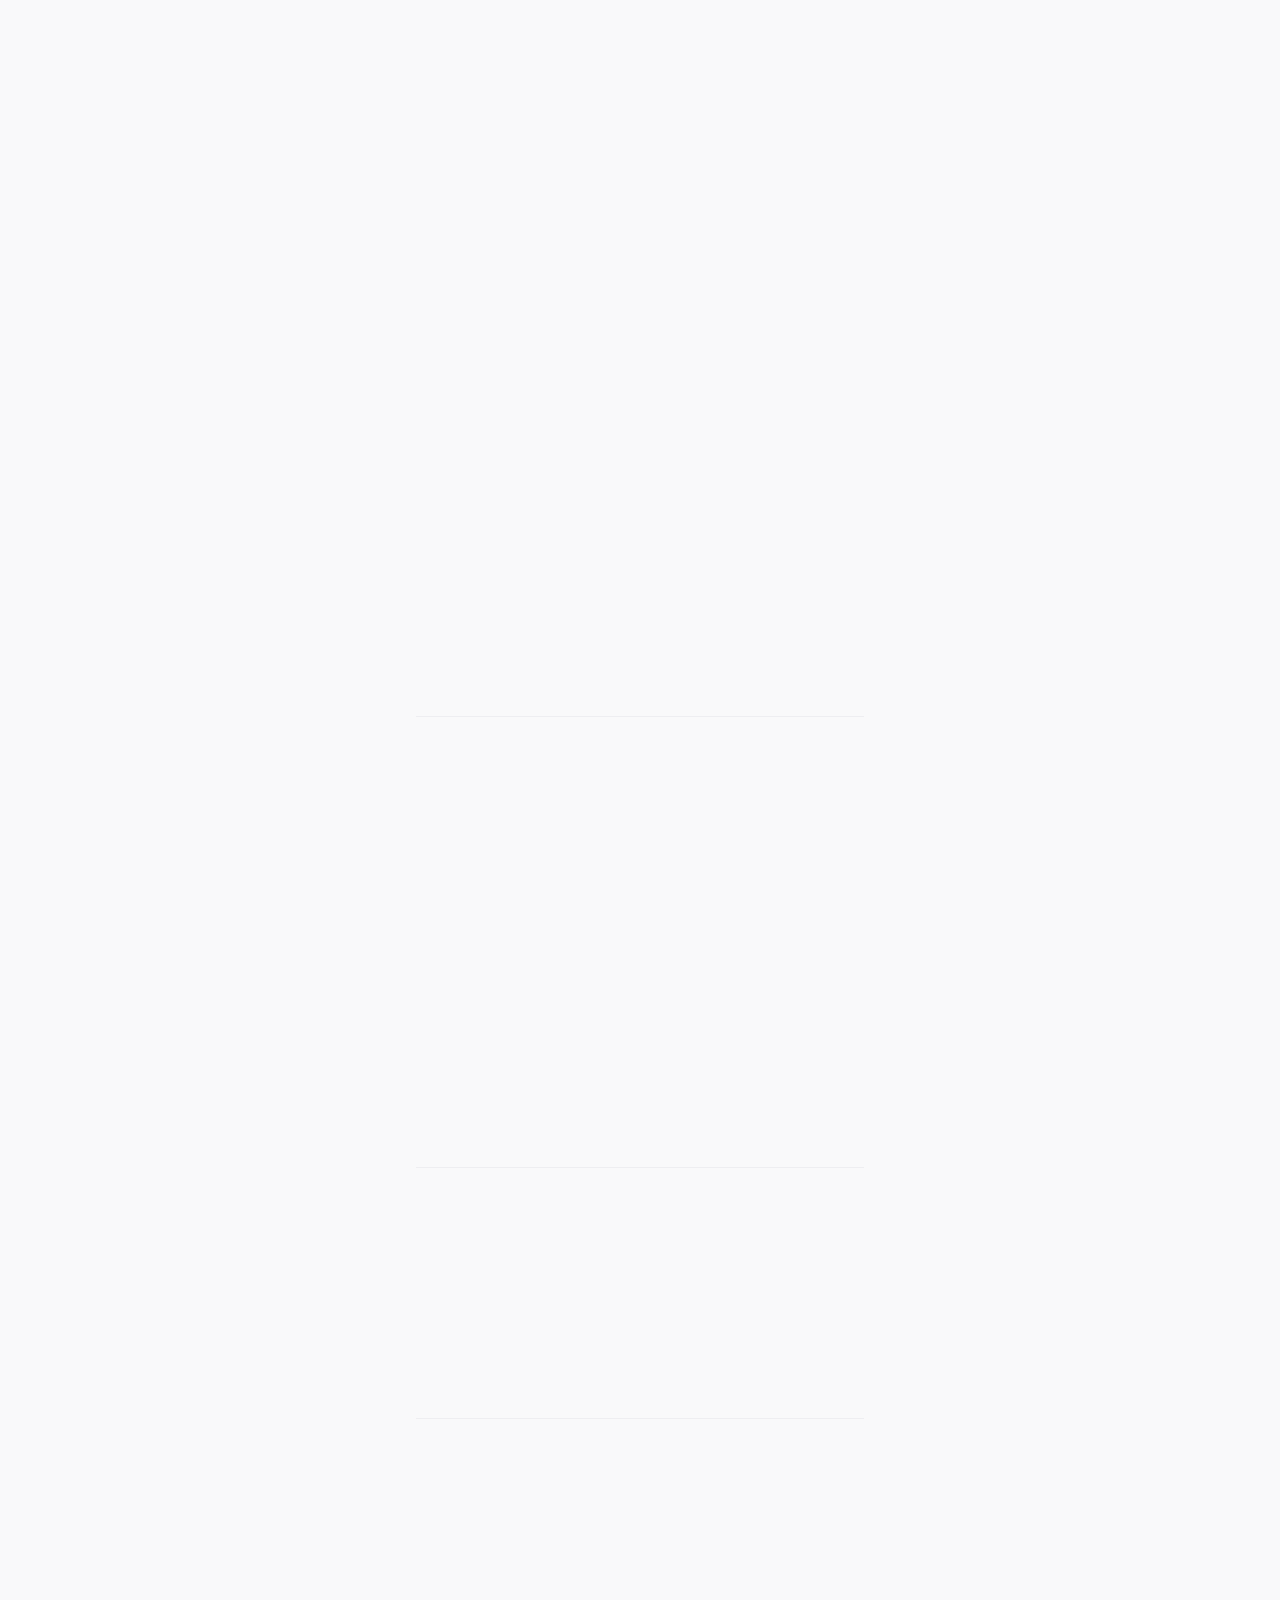
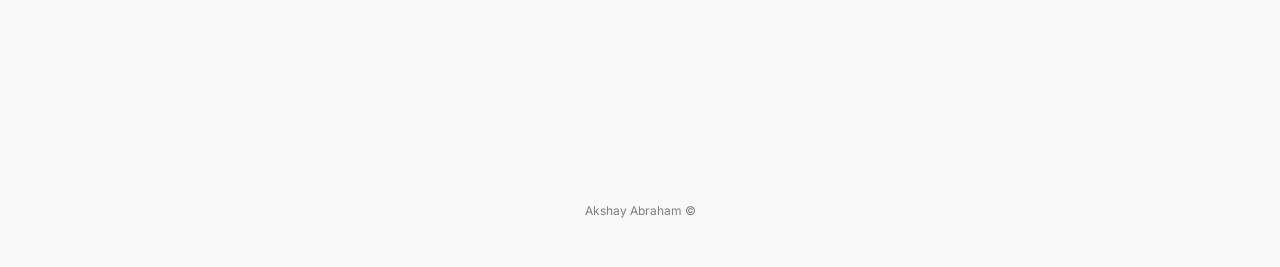
==== index.html @ 6cb1ec5b "Updates" ====
<!DOCTYPE html><html lang="en"><head><meta charSet="utf-8"/><meta name="viewport" content="width=device-width, initial-scale=1"/><link rel="stylesheet" href="/_next/static/css/472491d8d694e1b7.css" data-precedence="next"/><link rel="preload" as="script" fetchPriority="low" href="/_next/static/chunks/webpack-60d835819e29e072.js"/><script src="/_next/static/chunks/4bd1b696-4ad49f259c53d116.js" async=""></script><script src="/_next/static/chunks/684-f148f8be4335107b.js" async=""></script><script src="/_next/static/chunks/main-app-f9116e886823f409.js" async=""></script><script src="/_next/static/chunks/206-c2ec7cb87d3a3d98.js" async=""></script><script src="/_next/static/chunks/app/layout-119a77e34044a2d0.js" async=""></script><script src="/_next/static/chunks/230-cce74bcfa794a0f2.js" async=""></script><script src="/_next/static/chunks/app/page-0602169baca768bf.js" async=""></script><link rel="preconnect" href="https://fonts.googleapis.com"/><link rel="preconnect" href="https://fonts.gstatic.com" crossorigin="anonymous"/><link href="https://fonts.googleapis.com/css2?family=Inter:wght@400;500;700&amp;display=swap" rel="stylesheet"/><title>AstroLink | Akshay Abraham</title><meta name="description" content="Aspirant Theoretical Physicist · PCMB Student · Open-Source Contributor"/><link rel="icon" href="/favicon.ico" type="image/x-icon" sizes="16x16"/><script>document.querySelectorAll('body link[rel="icon"], body link[rel="apple-touch-icon"]').forEach(el => document.head.appendChild(el))</script><script src="/_next/static/chunks/polyfills-42372ed130431b0a.js" noModule=""></script></head><body class="font-body antialiased"><canvas class="fixed top-0 left-0 w-full h-full -z-10"></canvas><div class="relative z-10 flex min-h-screen w-full flex-col items-center justify-between p-4 sm:p-6 lg:p-8"><div class="w-full max-w-md flex-grow flex flex-col justify-center"><div class="w-full space-y-6 md:space-y-8"><section class="flex flex-col items-center space-y-4 text-center"><div class="relative group transition-all duration-1000 ease-out opacity-0 scale-90"><span class="relative flex shrink-0 overflow-hidden rounded-full h-28 w-28 md:h-32 md:w-32 border-4 border-card/80 shadow-lg group-hover:border-primary/50 transition-all duration-500 ease-out transform group-hover:scale-110"><span class="flex h-full w-full items-center justify-center rounded-full bg-muted">AA</span></span></div><div class="transition-all duration-1000 ease-out opacity-0 translate-y-8" style="transition-delay:200ms"><button data-state="closed"><h1 class="font-headline text-3xl md:text-4xl font-bold tracking-tight text-shadow cursor-default">Akshay Abraham</h1></button><p class="text-sm md:text-base text-foreground/70 mt-1 text-shadow">Aspirant Theoretical Physicist · PCMB Student · Open-Source Contributor</p></div></section><div class="space-y-4"><a href="https://www.linkedin.com/in/akshayabraham37/" target="_blank" rel="noopener noreferrer" class="group relative flex items-center justify-center w-full p-4 h-16 rounded-xl bg-card/60 border border-border/50 backdrop-blur-xl shadow-lg transition-all duration-700 ease-out hover:border-primary/70 hover:shadow-[0_0_50px_-10px_hsl(var(--primary)/0.4)] focus:outline-none focus:ring-2 focus:ring-ring focus:ring-offset-2 focus:ring-offset-background overflow-hidden before:absolute before:w-48 before:h-48 before:left-[var(--glow-x)] before:top-[var(--glow-y)] before:-translate-x-1/2 before:-translate-y-1/2 before:bg-primary/15 before:blur-3xl before:opacity-0 before:transition-opacity before:duration-500 is-hovering:before:opacity-100 opacity-0" style="animation-delay:300ms;transition-property:transform, box-shadow, border-color"><svg xmlns="http://www.w3.org/2000/svg" width="24" height="24" viewBox="0 0 24 24" fill="none" stroke="currentColor" stroke-width="2" stroke-linecap="round" stroke-linejoin="round" class="lucide lucide-linkedin absolute left-4 h-6 w-6 text-foreground/60 transition-colors group-hover:text-primary"><path d="M16 8a6 6 0 0 1 6 6v7h-4v-7a2 2 0 0 0-2-2 2 2 0 0 0-2 2v7h-4v-7a6 6 0 0 1 6-6z"></path><rect width="4" height="12" x="2" y="9"></rect><circle cx="4" cy="4" r="2"></circle></svg><span class="font-medium text-foreground transition-colors group-hover:text-primary">LinkedIn</span></a><a href="https://www.instagram.com/akshay.abraham/" target="_blank" rel="noopener noreferrer" class="group relative flex items-center justify-center w-full p-4 h-16 rounded-xl bg-card/60 border border-border/50 backdrop-blur-xl shadow-lg transition-all duration-700 ease-out hover:border-primary/70 hover:shadow-[0_0_50px_-10px_hsl(var(--primary)/0.4)] focus:outline-none focus:ring-2 focus:ring-ring focus:ring-offset-2 focus:ring-offset-background overflow-hidden before:absolute before:w-48 before:h-48 before:left-[var(--glow-x)] before:top-[var(--glow-y)] before:-translate-x-1/2 before:-translate-y-1/2 before:bg-primary/15 before:blur-3xl before:opacity-0 before:transition-opacity before:duration-500 is-hovering:before:opacity-100 opacity-0" style="animation-delay:400ms;transition-property:transform, box-shadow, border-color"><svg xmlns="http://www.w3.org/2000/svg" width="24" height="24" viewBox="0 0 24 24" fill="none" stroke="currentColor" stroke-width="2" stroke-linecap="round" stroke-linejoin="round" class="lucide lucide-instagram absolute left-4 h-6 w-6 text-foreground/60 transition-colors group-hover:text-primary"><rect width="20" height="20" x="2" y="2" rx="5" ry="5"></rect><path d="M16 11.37A4 4 0 1 1 12.63 8 4 4 0 0 1 16 11.37z"></path><line x1="17.5" x2="17.51" y1="6.5" y2="6.5"></line></svg><span class="font-medium text-foreground transition-colors group-hover:text-primary">Instagram</span></a><a href="https://github.com/akshay-abraham/" target="_blank" rel="noopener noreferrer" class="group relative flex items-center justify-center w-full p-4 h-16 rounded-xl bg-card/60 border border-border/50 backdrop-blur-xl shadow-lg transition-all duration-700 ease-out hover:border-primary/70 hover:shadow-[0_0_50px_-10px_hsl(var(--primary)/0.4)] focus:outline-none focus:ring-2 focus:ring-ring focus:ring-offset-2 focus:ring-offset-background overflow-hidden before:absolute before:w-48 before:h-48 before:left-[var(--glow-x)] before:top-[var(--glow-y)] before:-translate-x-1/2 before:-translate-y-1/2 before:bg-primary/15 before:blur-3xl before:opacity-0 before:transition-opacity before:duration-500 is-hovering:before:opacity-100 opacity-0" style="animation-delay:500ms;transition-property:transform, box-shadow, border-color"><svg xmlns="http://www.w3.org/2000/svg" width="24" height="24" viewBox="0 0 24 24" fill="none" stroke="currentColor" stroke-width="2" stroke-linecap="round" stroke-linejoin="round" class="lucide lucide-github absolute left-4 h-6 w-6 text-foreground/60 transition-colors group-hover:text-primary"><path d="M15 22v-4a4.8 4.8 0 0 0-1-3.5c3 0 6-2 6-5.5.08-1.25-.27-2.48-1-3.5.28-1.15.28-2.35 0-3.5 0 0-1 0-3 1.5-2.64-.5-5.36-.5-8 0C6 2 5 2 5 2c-.3 1.15-.3 2.35 0 3.5A5.403 5.403 0 0 0 4 9c0 3.5 3 5.5 6 5.5-.39.49-.68 1.05-.85 1.65-.17.6-.22 1.23-.15 1.85v4"></path><path d="M9 18c-4.51 2-5-2-7-2"></path></svg><span class="font-medium text-foreground transition-colors group-hover:text-primary">GitHub</span></a><a href="https://wa.me/919946141445" target="_blank" rel="noopener noreferrer" class="group relative flex items-center justify-center w-full p-4 h-16 rounded-xl bg-card/60 border border-border/50 backdrop-blur-xl shadow-lg transition-all duration-700 ease-out hover:border-primary/70 hover:shadow-[0_0_50px_-10px_hsl(var(--primary)/0.4)] focus:outline-none focus:ring-2 focus:ring-ring focus:ring-offset-2 focus:ring-offset-background overflow-hidden before:absolute before:w-48 before:h-48 before:left-[var(--glow-x)] before:top-[var(--glow-y)] before:-translate-x-1/2 before:-translate-y-1/2 before:bg-primary/15 before:blur-3xl before:opacity-0 before:transition-opacity before:duration-500 is-hovering:before:opacity-100 opacity-0" style="animation-delay:600ms;transition-property:transform, box-shadow, border-color"><svg xmlns="http://www.w3.org/2000/svg" width="24" height="24" viewBox="0 0 24 24" fill="none" stroke="currentColor" stroke-width="2" stroke-linecap="round" stroke-linejoin="round" class="absolute left-4 h-6 w-6 text-foreground/60 transition-colors group-hover:text-primary"><path d="M22 16.92v3a2 2 0 0 1-2.18 2 19.79 19.79 0 0 1-8.63-3.07 19.5 19.5 0 0 1-6-6 19.79 19.79 0 0 1-3.07-8.67A2 2 0 0 1 4.11 2h3a2 2 0 0 1 2 1.72 12.84 12.84 0 0 0 .7 2.81 2 2 0 0 1-.45 2.11L8.09 9.91a16 16 0 0 0 6 6l1.27-1.27a2 2 0 0 1 2.11-.45 12.84 12.84 0 0 0 2.81.7A2 2 0 0 1 22 16.92z"></path></svg><span class="font-medium text-foreground transition-colors group-hover:text-primary">WhatsApp</span></a><a href="mailto:akshaykroobenabraham@gmail.com" target="_blank" rel="noopener noreferrer" class="group relative flex items-center justify-center w-full p-4 h-16 rounded-xl bg-card/60 border border-border/50 backdrop-blur-xl shadow-lg transition-all duration-700 ease-out hover:border-primary/70 hover:shadow-[0_0_50px_-10px_hsl(var(--primary)/0.4)] focus:outline-none focus:ring-2 focus:ring-ring focus:ring-offset-2 focus:ring-offset-background overflow-hidden before:absolute before:w-48 before:h-48 before:left-[var(--glow-x)] before:top-[var(--glow-y)] before:-translate-x-1/2 before:-translate-y-1/2 before:bg-primary/15 before:blur-3xl before:opacity-0 before:transition-opacity before:duration-500 is-hovering:before:opacity-100 opacity-0" style="animation-delay:700ms;transition-property:transform, box-shadow, border-color"><svg xmlns="http://www.w3.org/2000/svg" width="24" height="24" viewBox="0 0 24 24" fill="none" stroke="currentColor" stroke-width="2" stroke-linecap="round" stroke-linejoin="round" class="lucide lucide-mail absolute left-4 h-6 w-6 text-foreground/60 transition-colors group-hover:text-primary"><rect width="20" height="16" x="2" y="4" rx="2"></rect><path d="m22 7-8.97 5.7a1.94 1.94 0 0 1-2.06 0L2 7"></path></svg><span class="font-medium text-foreground transition-colors group-hover:text-primary">Mail</span></a></div><div data-orientation="horizontal" role="none" class="shrink-0 h-[1px] w-full bg-border/50"></div><section class="space-y-4 text-center transition-opacity duration-1000 ease-out opacity-0" style="transition-delay:0ms"><h2 class="text-2xl font-bold text-primary tracking-tight transition-all duration-700 opacity-0 translate-y-4">About Me</h2><p class="text-foreground/80 text-left sm:text-center leading-relaxed transition-all duration-700 opacity-0 translate-y-4" style="transition-delay:0ms">I am currently a Class 11 PCMB student at Girideepam Bethany Central School, pursuing a path toward theoretical physics. Alongside academics, I have been actively working with electronics and technology for over three years—ranging from practical electrical work in my neighborhood to building with Arduino, ESP boards, and sensors. I have experience with C, Python, and command-line tools like Git. At school, I have consistently taken up leadership roles since Class 9, including serving on the student council and as a Prefect, which has honed my ability to take responsibility, collaborate, and stay disciplined in group efforts. My goal is to develop skills in a real working environment and learn from people building in technology.</p></section><div data-orientation="horizontal" role="none" class="shrink-0 h-[1px] w-full bg-border/50"></div><section class="space-y-4 text-center transition-opacity duration-1000 ease-out opacity-0" style="transition-delay:0ms"><h2 class="text-2xl font-bold text-primary tracking-tight transition-all duration-700 opacity-0 translate-y-4">Skills</h2><div class="flex flex-wrap justify-center gap-3"><div class="inline-flex items-center rounded-full border font-semibold focus:outline-none focus:ring-2 focus:ring-ring focus:ring-offset-2 text-foreground px-4 py-2 text-sm transition-all duration-700 ease-out transform hover:scale-110 hover:bg-primary/10 hover:border-primary/50 opacity-0 translate-y-5" style="transition-delay:0ms;background-color:hsl(var(--card) / 0.5);border-color:hsl(var(--border) / 0.5);backdrop-filter:blur(4px)"><svg xmlns="http://www.w3.org/2000/svg" width="24" height="24" viewBox="0 0 24 24" fill="none" stroke="currentColor" stroke-width="2" stroke-linecap="round" stroke-linejoin="round" class="lucide lucide-code mr-2 h-4 w-4"><polyline points="16 18 22 12 16 6"></polyline><polyline points="8 6 2 12 8 18"></polyline></svg>C/C++</div><div class="inline-flex items-center rounded-full border font-semibold focus:outline-none focus:ring-2 focus:ring-ring focus:ring-offset-2 text-foreground px-4 py-2 text-sm transition-all duration-700 ease-out transform hover:scale-110 hover:bg-primary/10 hover:border-primary/50 opacity-0 translate-y-5" style="transition-delay:0ms;background-color:hsl(var(--card) / 0.5);border-color:hsl(var(--border) / 0.5);backdrop-filter:blur(4px)"><svg xmlns="http://www.w3.org/2000/svg" width="24" height="24" viewBox="0 0 24 24" fill="none" stroke="currentColor" stroke-width="2" stroke-linecap="round" stroke-linejoin="round" class="lucide lucide-code mr-2 h-4 w-4"><polyline points="16 18 22 12 16 6"></polyline><polyline points="8 6 2 12 8 18"></polyline></svg>Python</div><div class="inline-flex items-center rounded-full border font-semibold focus:outline-none focus:ring-2 focus:ring-ring focus:ring-offset-2 text-foreground px-4 py-2 text-sm transition-all duration-700 ease-out transform hover:scale-110 hover:bg-primary/10 hover:border-primary/50 opacity-0 translate-y-5" style="transition-delay:0ms;background-color:hsl(var(--card) / 0.5);border-color:hsl(var(--border) / 0.5);backdrop-filter:blur(4px)"><svg xmlns="http://www.w3.org/2000/svg" width="24" height="24" viewBox="0 0 24 24" fill="none" stroke="currentColor" stroke-width="2" stroke-linecap="round" stroke-linejoin="round" class="lucide lucide-cpu mr-2 h-4 w-4"><rect width="16" height="16" x="4" y="4" rx="2"></rect><rect width="6" height="6" x="9" y="9" rx="1"></rect><path d="M15 2v2"></path><path d="M15 20v2"></path><path d="M2 15h2"></path><path d="M2 9h2"></path><path d="M20 15h2"></path><path d="M20 9h2"></path><path d="M9 2v2"></path><path d="M9 20v2"></path></svg>Electronics &amp; IoT</div><div class="inline-flex items-center rounded-full border font-semibold focus:outline-none focus:ring-2 focus:ring-ring focus:ring-offset-2 text-foreground px-4 py-2 text-sm transition-all duration-700 ease-out transform hover:scale-110 hover:bg-primary/10 hover:border-primary/50 opacity-0 translate-y-5" style="transition-delay:0ms;background-color:hsl(var(--card) / 0.5);border-color:hsl(var(--border) / 0.5);backdrop-filter:blur(4px)"><svg xmlns="http://www.w3.org/2000/svg" width="24" height="24" viewBox="0 0 24 24" fill="none" stroke="currentColor" stroke-width="2" stroke-linecap="round" stroke-linejoin="round" class="lucide lucide-git-branch mr-2 h-4 w-4"><line x1="6" x2="6" y1="3" y2="15"></line><circle cx="18" cy="6" r="3"></circle><circle cx="6" cy="18" r="3"></circle><path d="M18 9a9 9 0 0 1-9 9"></path></svg>Git &amp; Bash</div><div class="inline-flex items-center rounded-full border font-semibold focus:outline-none focus:ring-2 focus:ring-ring focus:ring-offset-2 text-foreground px-4 py-2 text-sm transition-all duration-700 ease-out transform hover:scale-110 hover:bg-primary/10 hover:border-primary/50 opacity-0 translate-y-5" style="transition-delay:0ms;background-color:hsl(var(--card) / 0.5);border-color:hsl(var(--border) / 0.5);backdrop-filter:blur(4px)"><svg xmlns="http://www.w3.org/2000/svg" width="24" height="24" viewBox="0 0 24 24" fill="none" stroke="currentColor" stroke-width="2" stroke-linecap="round" stroke-linejoin="round" class="lucide lucide-lightbulb mr-2 h-4 w-4"><path d="M15 14c.2-1 .7-1.7 1.5-2.5 1-.9 1.5-2.2 1.5-3.5A6 6 0 0 0 6 8c0 1 .2 2.2 1.5 3.5.7.7 1.3 1.5 1.5 2.5"></path><path d="M9 18h6"></path><path d="M10 22h4"></path></svg>Product Design</div><div class="inline-flex items-center rounded-full border font-semibold focus:outline-none focus:ring-2 focus:ring-ring focus:ring-offset-2 text-foreground px-4 py-2 text-sm transition-all duration-700 ease-out transform hover:scale-110 hover:bg-primary/10 hover:border-primary/50 opacity-0 translate-y-5" style="transition-delay:0ms;background-color:hsl(var(--card) / 0.5);border-color:hsl(var(--border) / 0.5);backdrop-filter:blur(4px)"><svg xmlns="http://www.w3.org/2000/svg" width="24" height="24" viewBox="0 0 24 24" fill="none" stroke="currentColor" stroke-width="2" stroke-linecap="round" stroke-linejoin="round" class="lucide lucide-users mr-2 h-4 w-4"><path d="M16 21v-2a4 4 0 0 0-4-4H6a4 4 0 0 0-4 4v2"></path><circle cx="9" cy="7" r="4"></circle><path d="M22 21v-2a4 4 0 0 0-3-3.87"></path><path d="M16 3.13a4 4 0 0 1 0 7.75"></path></svg>Leadership</div></div></section><div data-orientation="horizontal" role="none" class="shrink-0 h-[1px] w-full bg-border/50"></div><section class="space-y-4 text-center transition-opacity duration-1000 ease-out opacity-0" style="transition-delay:0ms"><div class="rounded-lg border text-card-foreground bg-card/60 border-border/50 backdrop-blur-xl shadow-lg transition-all duration-700 ease-out text-center opacity-0 translate-y-5" style="transition-delay:0ms"><div class="flex flex-col space-y-1.5 p-6"><div class="text-2xl font-semibold leading-none tracking-tight flex items-center justify-center gap-2 text-primary"><svg xmlns="http://www.w3.org/2000/svg" width="24" height="24" viewBox="0 0 24 24" fill="none" stroke="currentColor" stroke-width="2" stroke-linecap="round" stroke-linejoin="round" class="lucide lucide-box h-8 w-8"><path d="M21 8a2 2 0 0 0-1-1.73l-7-4a2 2 0 0 0-2 0l-7 4A2 2 0 0 0 3 8v8a2 2 0 0 0 1 1.73l7 4a2 2 0 0 0 2 0l7-4A2 2 0 0 0 21 16Z"></path><path d="m3.3 7 8.7 5 8.7-5"></path><path d="M12 22V12"></path></svg>A Quantum Conundrum</div><div class="text-sm text-muted-foreground">Inside this box is a cat, a flask of poison, and a radioactive source. Don&#x27;t worry, it&#x27;s a thought experiment!</div></div><div class="p-6 pt-0 min-h-[160px] flex items-center justify-center"><div class="space-y-4 animate-fade-in"><p class="text-lg font-medium">The cat is in a superposition of states—both alive AND dead.</p><p>What will you find when you look inside?</p><button class="inline-flex items-center justify-center gap-2 whitespace-nowrap rounded-md text-sm font-medium ring-offset-background transition-colors focus-visible:outline-none focus-visible:ring-2 focus-visible:ring-ring focus-visible:ring-offset-2 disabled:pointer-events-none disabled:opacity-50 [&amp;_svg]:pointer-events-none [&amp;_svg]:size-4 [&amp;_svg]:shrink-0 bg-primary text-primary-foreground hover:bg-primary/90 h-10 px-4 py-2">Collapse the Wave Function!</button></div></div></div></section></div></div><footer class="w-full text-center p-4 mt-8 animate-fade-in" style="animation-delay:1000ms"><p class="text-xs text-foreground/50">Akshay Abraham © </p></footer></div><!--$--><!--/$--><!--$--><!--/$--><div role="region" aria-label="Notifications (F8)" tabindex="-1" style="pointer-events:none"><ol tabindex="-1" class="fixed top-0 z-[100] flex max-h-screen w-full flex-col-reverse p-4 sm:bottom-0 sm:right-0 sm:top-auto sm:flex-col md:max-w-[420px]"></ol></div><script src="/_next/static/chunks/webpack-60d835819e29e072.js" async=""></script><script>(self.__next_f=self.__next_f||[]).push([0])</script><script>self.__next_f.push([1,"1:\"$Sreact.fragment\"\n2:I[588,[\"206\",\"static/chunks/206-c2ec7cb87d3a3d98.js\",\"177\",\"static/chunks/app/layout-119a77e34044a2d0.js\"],\"default\"]\n3:I[7555,[],\"\"]\n4:I[1295,[],\"\"]\n5:I[4759,[\"206\",\"static/chunks/206-c2ec7cb87d3a3d98.js\",\"177\",\"static/chunks/app/layout-119a77e34044a2d0.js\"],\"Toaster\"]\n6:I[1499,[\"206\",\"static/chunks/206-c2ec7cb87d3a3d98.js\",\"230\",\"static/chunks/230-cce74bcfa794a0f2.js\",\"974\",\"static/chunks/app/page-0602169baca768bf.js\"],\"default\"]\n7:I[8597,[\"206\",\"static/chunks/206-c2ec7cb87d3a3d98.js\",\"230\",\"static/chunks/230-cce74bcfa794a0f2.js\",\"974\",\"static/chunks/app/page-0602169baca768bf.js\"],\"default\"]\n8:I[9965,[\"206\",\"static/chunks/206-c2ec7cb87d3a3d98.js\",\"230\",\"static/chunks/230-cce74bcfa794a0f2.js\",\"974\",\"static/chunks/app/page-0602169baca768bf.js\"],\"Separator\"]\n9:I[7666,[\"206\",\"static/chunks/206-c2ec7cb87d3a3d98.js\",\"230\",\"static/chunks/230-cce74bcfa794a0f2.js\",\"974\",\"static/chunks/app/page-0602169baca768bf.js\"],\"default\"]\na:I[6097,[\"206\",\"static/chunks/206-c2ec7cb87d3a3d98.js\",\"230\",\"static/chunks/230-cce74bcfa794a0f2.js\",\"974\",\"static/chunks/app/page-0602169baca768bf.js\"],\"default\"]\nb:I[4852,[\"206\",\"static/chunks/206-c2ec7cb87d3a3d98.js\",\"230\",\"static/chunks/230-cce74bcfa794a0f2.js\",\"974\",\"static/chunks/app/page-0602169baca768bf.js\"],\"default\"]\nc:I[9787,[\"206\",\"static/chunks/206-c2ec7cb87d3a3d98.js\",\"230\",\"static/chunks/230-cce74bcfa794a0f2.js\",\"974\",\"static/chunks/app/page-0602169baca768bf.js\"],\"default\"]\nd:I[9665,[],\"MetadataBoundary\"]\nf:I[9665,[],\"OutletBoundary\"]\n12:I[4911,[],\"AsyncMetadataOutlet\"]\n14:I[9665,[],\"ViewportBoundary\"]\n16:I[6614,[],\"\"]\n:HL[\"/_next/static/css/472491d8d694e1b7.css\",\"style\"]\n"])</script><script>self.__next_f.push([1,"0:{\"P\":null,\"b\":\"GQD3htB9Zcb_PbNm4_ibH\",\"p\":\"\",\"c\":[\"\",\"\"],\"i\":false,\"f\":[[[\"\",{\"children\":[\"__PAGE__\",{}]},\"$undefined\",\"$undefined\",true],[\"\",[\"$\",\"$1\",\"c\",{\"children\":[[[\"$\",\"link\",\"0\",{\"rel\":\"stylesheet\",\"href\":\"/_next/static/css/472491d8d694e1b7.css\",\"precedence\":\"next\",\"crossOrigin\":\"$undefined\",\"nonce\":\"$undefined\"}]],[\"$\",\"html\",null,{\"lang\":\"en\",\"suppressHydrationWarning\":true,\"children\":[[\"$\",\"head\",null,{\"children\":[[\"$\",\"link\",null,{\"rel\":\"preconnect\",\"href\":\"https://fonts.googleapis.com\"}],[\"$\",\"link\",null,{\"rel\":\"preconnect\",\"href\":\"https://fonts.gstatic.com\",\"crossOrigin\":\"anonymous\"}],[\"$\",\"link\",null,{\"href\":\"https://fonts.googleapis.com/css2?family=Inter:wght@400;500;700\u0026display=swap\",\"rel\":\"stylesheet\"}]]}],[\"$\",\"body\",null,{\"className\":\"font-body antialiased\",\"children\":[[\"$\",\"$L2\",null,{}],[\"$\",\"$L3\",null,{\"parallelRouterKey\":\"children\",\"error\":\"$undefined\",\"errorStyles\":\"$undefined\",\"errorScripts\":\"$undefined\",\"template\":[\"$\",\"$L4\",null,{}],\"templateStyles\":\"$undefined\",\"templateScripts\":\"$undefined\",\"notFound\":[[[\"$\",\"title\",null,{\"children\":\"404: This page could not be found.\"}],[\"$\",\"div\",null,{\"style\":{\"fontFamily\":\"system-ui,\\\"Segoe UI\\\",Roboto,Helvetica,Arial,sans-serif,\\\"Apple Color Emoji\\\",\\\"Segoe UI Emoji\\\"\",\"height\":\"100vh\",\"textAlign\":\"center\",\"display\":\"flex\",\"flexDirection\":\"column\",\"alignItems\":\"center\",\"justifyContent\":\"center\"},\"children\":[\"$\",\"div\",null,{\"children\":[[\"$\",\"style\",null,{\"dangerouslySetInnerHTML\":{\"__html\":\"body{color:#000;background:#fff;margin:0}.next-error-h1{border-right:1px solid rgba(0,0,0,.3)}@media (prefers-color-scheme:dark){body{color:#fff;background:#000}.next-error-h1{border-right:1px solid rgba(255,255,255,.3)}}\"}}],[\"$\",\"h1\",null,{\"className\":\"next-error-h1\",\"style\":{\"display\":\"inline-block\",\"margin\":\"0 20px 0 0\",\"padding\":\"0 23px 0 0\",\"fontSize\":24,\"fontWeight\":500,\"verticalAlign\":\"top\",\"lineHeight\":\"49px\"},\"children\":404}],[\"$\",\"div\",null,{\"style\":{\"display\":\"inline-block\"},\"children\":[\"$\",\"h2\",null,{\"style\":{\"fontSize\":14,\"fontWeight\":400,\"lineHeight\":\"49px\",\"margin\":0},\"children\":\"This page could not be found.\"}]}]]}]}]],[]],\"forbidden\":\"$undefined\",\"unauthorized\":\"$undefined\"}],[\"$\",\"$L5\",null,{}]]}]]}]]}],{\"children\":[\"__PAGE__\",[\"$\",\"$1\",\"c\",{\"children\":[[\"$\",\"div\",null,{\"className\":\"relative z-10 flex min-h-screen w-full flex-col items-center justify-between p-4 sm:p-6 lg:p-8\",\"children\":[[\"$\",\"div\",null,{\"className\":\"w-full max-w-md flex-grow flex flex-col justify-center\",\"children\":[\"$\",\"div\",null,{\"className\":\"w-full space-y-6 md:space-y-8\",\"children\":[[\"$\",\"$L6\",null,{}],[\"$\",\"$L7\",null,{}],[\"$\",\"$L8\",null,{\"className\":\"bg-border/50\"}],[\"$\",\"$L9\",null,{}],[\"$\",\"$L8\",null,{\"className\":\"bg-border/50\"}],[\"$\",\"$La\",null,{}],[\"$\",\"$L8\",null,{\"className\":\"bg-border/50\"}],[\"$\",\"$Lb\",null,{}]]}]}],[\"$\",\"$Lc\",null,{}]]}],[\"$\",\"$Ld\",null,{\"children\":\"$Le\"}],null,[\"$\",\"$Lf\",null,{\"children\":[\"$L10\",\"$L11\",[\"$\",\"$L12\",null,{\"promise\":\"$@13\"}]]}]]}],{},null,false]},null,false],[\"$\",\"$1\",\"h\",{\"children\":[null,[\"$\",\"$1\",\"qMQOy4WPlpB9V-31Hc5yS\",{\"children\":[[\"$\",\"$L14\",null,{\"children\":\"$L15\"}],null]}],null]}],false]],\"m\":\"$undefined\",\"G\":[\"$16\",\"$undefined\"],\"s\":false,\"S\":true}\n"])</script><script>self.__next_f.push([1,"17:\"$Sreact.suspense\"\n18:I[4911,[],\"AsyncMetadata\"]\ne:[\"$\",\"$17\",null,{\"fallback\":null,\"children\":[\"$\",\"$L18\",null,{\"promise\":\"$@19\"}]}]\n"])</script><script>self.__next_f.push([1,"11:null\n"])</script><script>self.__next_f.push([1,"15:[[\"$\",\"meta\",\"0\",{\"charSet\":\"utf-8\"}],[\"$\",\"meta\",\"1\",{\"name\":\"viewport\",\"content\":\"width=device-width, initial-scale=1\"}]]\n10:null\n"])</script><script>self.__next_f.push([1,"19:{\"metadata\":[[\"$\",\"title\",\"0\",{\"children\":\"AstroLink | Akshay Abraham\"}],[\"$\",\"meta\",\"1\",{\"name\":\"description\",\"content\":\"Aspirant Theoretical Physicist · PCMB Student · Open-Source Contributor\"}],[\"$\",\"link\",\"2\",{\"rel\":\"icon\",\"href\":\"/favicon.ico\",\"type\":\"image/x-icon\",\"sizes\":\"16x16\"}]],\"error\":null,\"digest\":\"$undefined\"}\n13:{\"metadata\":\"$19:metadata\",\"error\":null,\"digest\":\"$undefined\"}\n"])</script></body></html>
---- _next/static/css/472491d8d694e1b7.css ----
*,:after,:before{--tw-border-spacing-x:0;--tw-border-spacing-y:0;--tw-translate-x:0;--tw-translate-y:0;--tw-rotate:0;--tw-skew-x:0;--tw-skew-y:0;--tw-scale-x:1;--tw-scale-y:1;--tw-pan-x: ;--tw-pan-y: ;--tw-pinch-zoom: ;--tw-scroll-snap-strictness:proximity;--tw-gradient-from-position: ;--tw-gradient-via-position: ;--tw-gradient-to-position: ;--tw-ordinal: ;--tw-slashed-zero: ;--tw-numeric-figure: ;--tw-numeric-spacing: ;--tw-numeric-fraction: ;--tw-ring-inset: ;--tw-ring-offset-width:0px;--tw-ring-offset-color:#fff;--tw-ring-color:rgb(59 130 246/0.5);--tw-ring-offset-shadow:0 0 #0000;--tw-ring-shadow:0 0 #0000;--tw-shadow:0 0 #0000;--tw-shadow-colored:0 0 #0000;--tw-blur: ;--tw-brightness: ;--tw-contrast: ;--tw-grayscale: ;--tw-hue-rotate: ;--tw-invert: ;--tw-saturate: ;--tw-sepia: ;--tw-drop-shadow: ;--tw-backdrop-blur: ;--tw-backdrop-brightness: ;--tw-backdrop-contrast: ;--tw-backdrop-grayscale: ;--tw-backdrop-hue-rotate: ;--tw-backdrop-invert: ;--tw-backdrop-opacity: ;--tw-backdrop-saturate: ;--tw-backdrop-sepia: ;--tw-contain-size: ;--tw-contain-layout: ;--tw-contain-paint: ;--tw-contain-style: }::backdrop{--tw-border-spacing-x:0;--tw-border-spacing-y:0;--tw-translate-x:0;--tw-translate-y:0;--tw-rotate:0;--tw-skew-x:0;--tw-skew-y:0;--tw-scale-x:1;--tw-scale-y:1;--tw-pan-x: ;--tw-pan-y: ;--tw-pinch-zoom: ;--tw-scroll-snap-strictness:proximity;--tw-gradient-from-position: ;--tw-gradient-via-position: ;--tw-gradient-to-position: ;--tw-ordinal: ;--tw-slashed-zero: ;--tw-numeric-figure: ;--tw-numeric-spacing: ;--tw-numeric-fraction: ;--tw-ring-inset: ;--tw-ring-offset-width:0px;--tw-ring-offset-color:#fff;--tw-ring-color:rgb(59 130 246/0.5);--tw-ring-offset-shadow:0 0 #0000;--tw-ring-shadow:0 0 #0000;--tw-shadow:0 0 #0000;--tw-shadow-colored:0 0 #0000;--tw-blur: ;--tw-brightness: ;--tw-contrast: ;--tw-grayscale: ;--tw-hue-rotate: ;--tw-invert: ;--tw-saturate: ;--tw-sepia: ;--tw-drop-shadow: ;--tw-backdrop-blur: ;--tw-backdrop-brightness: ;--tw-backdrop-contrast: ;--tw-backdrop-grayscale: ;--tw-backdrop-hue-rotate: ;--tw-backdrop-invert: ;--tw-backdrop-opacity: ;--tw-backdrop-saturate: ;--tw-backdrop-sepia: ;--tw-contain-size: ;--tw-contain-layout: ;--tw-contain-paint: ;--tw-contain-style: }/*
! tailwindcss v3.4.17 | MIT License | https://tailwindcss.com
*/*,:after,:before{box-sizing:border-box;border:0 solid #e5e7eb}:after,:before{--tw-content:""}:host,html{line-height:1.5;-webkit-text-size-adjust:100%;-moz-tab-size:4;tab-size:4;font-family:ui-sans-serif,system-ui,sans-serif,Apple Color Emoji,Segoe UI Emoji,Segoe UI Symbol,Noto Color Emoji;font-feature-settings:normal;font-variation-settings:normal;-webkit-tap-highlight-color:transparent}body{margin:0;line-height:inherit}hr{height:0;color:inherit;border-top-width:1px}abbr:where([title]){text-decoration:underline dotted}h1,h2,h3,h4,h5,h6{font-size:inherit;font-weight:inherit}a{color:inherit;text-decoration:inherit}b,strong{font-weight:bolder}code,kbd,pre,samp{font-family:ui-monospace,SFMono-Regular,Menlo,Monaco,Consolas,Liberation Mono,Courier New,monospace;font-feature-settings:normal;font-variation-settings:normal;font-size:1em}small{font-size:80%}sub,sup{font-size:75%;line-height:0;position:relative;vertical-align:baseline}sub{bottom:-.25em}sup{top:-.5em}table{text-indent:0;border-color:inherit;border-collapse:collapse}button,input,optgroup,select,textarea{font-family:inherit;font-feature-settings:inherit;font-variation-settings:inherit;font-size:100%;font-weight:inherit;line-height:inherit;letter-spacing:inherit;color:inherit;margin:0;padding:0}button,select{text-transform:none}button,input:where([type=button]),input:where([type=reset]),input:where([type=submit]){-webkit-appearance:button;background-color:transparent;background-image:none}:-moz-focusring{outline:auto}:-moz-ui-invalid{box-shadow:none}progress{vertical-align:baseline}::-webkit-inner-spin-button,::-webkit-outer-spin-button{height:auto}[type=search]{-webkit-appearance:textfield;outline-offset:-2px}::-webkit-search-decoration{-webkit-appearance:none}::-webkit-file-upload-button{-webkit-appearance:button;font:inherit}summary{display:list-item}blockquote,dd,dl,figure,h1,h2,h3,h4,h5,h6,hr,p,pre{margin:0}fieldset{margin:0}fieldset,legend{padding:0}menu,ol,ul{list-style:none;margin:0;padding:0}dialog{padding:0}textarea{resize:vertical}input::placeholder,textarea::placeholder{opacity:1;color:#9ca3af}[role=button],button{cursor:pointer}:disabled{cursor:default}audio,canvas,embed,iframe,img,object,svg,video{display:block;vertical-align:middle}img,video{max-width:100%;height:auto}[hidden]:where(:not([hidden=until-found])){display:none}:root{--background:240 10% 98%;--foreground:240 10% 3.9%;--card:0 0% 100%;--card-foreground:240 10% 3.9%;--popover:0 0% 100%;--popover-foreground:240 10% 3.9%;--primary:221 83% 53%;--primary-foreground:0 0% 98%;--secondary:240 4.8% 95.9%;--secondary-foreground:240 5.9% 10%;--muted:240 4.8% 95.9%;--muted-foreground:240 3.8% 46.1%;--accent:240 4.8% 95.9%;--accent-foreground:240 5.9% 10%;--destructive:0 84.2% 60.2%;--destructive-foreground:0 0% 98%;--border:240 5.9% 90%;--input:240 5.9% 90%;--ring:240 5.9% 10%;--radius:0.75rem}*{border-color:hsl(var(--border))}body{background-color:hsl(var(--background));color:hsl(var(--foreground))}.sr-only{position:absolute;width:1px;height:1px;padding:0;margin:-1px;overflow:hidden;clip:rect(0,0,0,0);white-space:nowrap;border-width:0}.pointer-events-none{pointer-events:none}.pointer-events-auto{pointer-events:auto}.invisible{visibility:hidden}.fixed{position:fixed}.absolute{position:absolute}.relative{position:relative}.inset-0{inset:0}.inset-x-0{left:0;right:0}.inset-y-0{top:0;bottom:0}.-bottom-12{bottom:-3rem}.-left-12{left:-3rem}.-right-12{right:-3rem}.-top-12{top:-3rem}.bottom-0{bottom:0}.left-0{left:0}.left-1{left:.25rem}.left-1\/2{left:50%}.left-2{left:.5rem}.left-4{left:1rem}.left-\[50\%\]{left:50%}.right-0{right:0}.right-1{right:.25rem}.right-2{right:.5rem}.right-4{right:1rem}.top-0{top:0}.top-1\/2{top:50%}.top-2{top:.5rem}.top-4{top:1rem}.top-\[50\%\]{top:50%}.-z-10{z-index:-10}.z-10{z-index:10}.z-50{z-index:50}.z-\[100\]{z-index:100}.-mx-1{margin-left:-.25rem;margin-right:-.25rem}.mx-auto{margin-left:auto;margin-right:auto}.my-0\.5{margin-top:.125rem;margin-bottom:.125rem}.my-1{margin-top:.25rem;margin-bottom:.25rem}.-ml-4{margin-left:-1rem}.-mt-4{margin-top:-1rem}.mb-1{margin-bottom:.25rem}.ml-auto{margin-left:auto}.mr-2{margin-right:.5rem}.mt-1{margin-top:.25rem}.mt-2{margin-top:.5rem}.mt-4{margin-top:1rem}.mt-8{margin-top:2rem}.block{display:block}.flex{display:flex}.inline-flex{display:inline-flex}.table{display:table}.grid{display:grid}.aspect-square{aspect-ratio:1/1}.aspect-video{aspect-ratio:16/9}.h-10{height:2.5rem}.h-11{height:2.75rem}.h-12{height:3rem}.h-16{height:4rem}.h-2{height:.5rem}.h-2\.5{height:.625rem}.h-28{height:7rem}.h-3\.5{height:.875rem}.h-4{height:1rem}.h-5{height:1.25rem}.h-6{height:1.5rem}.h-7{height:1.75rem}.h-8{height:2rem}.h-9{height:2.25rem}.h-\[1px\]{height:1px}.h-\[var\(--radix-select-trigger-height\)\]{height:var(--radix-select-trigger-height)}.h-full{height:100%}.h-px{height:1px}.max-h-96{max-height:24rem}.max-h-screen{max-height:100vh}.min-h-\[160px\]{min-height:160px}.min-h-\[80px\]{min-height:80px}.min-h-screen{min-height:100vh}.w-0{width:0}.w-1{width:.25rem}.w-10{width:2.5rem}.w-11{width:2.75rem}.w-16{width:4rem}.w-2{width:.5rem}.w-2\.5{width:.625rem}.w-28{width:7rem}.w-3\.5{width:.875rem}.w-3\/4{width:75%}.w-4{width:1rem}.w-5{width:1.25rem}.w-6{width:1.5rem}.w-7{width:1.75rem}.w-72{width:18rem}.w-8{width:2rem}.w-9{width:2.25rem}.w-\[1px\]{width:1px}.w-full{width:100%}.min-w-0{min-width:0}.min-w-\[12rem\]{min-width:12rem}.min-w-\[8rem\]{min-width:8rem}.min-w-\[var\(--radix-select-trigger-width\)\]{min-width:var(--radix-select-trigger-width)}.max-w-lg{max-width:32rem}.max-w-md{max-width:28rem}.flex-1{flex:1 1 0%}.shrink-0{flex-shrink:0}.flex-grow,.grow{flex-grow:1}.grow-0{flex-grow:0}.basis-full{flex-basis:100%}.caption-bottom{caption-side:bottom}.border-collapse{border-collapse:collapse}.-translate-x-1\/2{--tw-translate-x:-50%}.-translate-x-1\/2,.-translate-y-1\/2{transform:translate(var(--tw-translate-x),var(--tw-translate-y)) rotate(var(--tw-rotate)) skewX(var(--tw-skew-x)) skewY(var(--tw-skew-y)) scaleX(var(--tw-scale-x)) scaleY(var(--tw-scale-y))}.-translate-y-1\/2{--tw-translate-y:-50%}.translate-x-\[-50\%\]{--tw-translate-x:-50%}.translate-x-\[-50\%\],.translate-y-0{transform:translate(var(--tw-translate-x),var(--tw-translate-y)) rotate(var(--tw-rotate)) skewX(var(--tw-skew-x)) skewY(var(--tw-skew-y)) scaleX(var(--tw-scale-x)) scaleY(var(--tw-scale-y))}.translate-y-0{--tw-translate-y:0px}.translate-y-4{--tw-translate-y:1rem}.translate-y-4,.translate-y-5{transform:translate(var(--tw-translate-x),var(--tw-translate-y)) rotate(var(--tw-rotate)) skewX(var(--tw-skew-x)) skewY(var(--tw-skew-y)) scaleX(var(--tw-scale-x)) scaleY(var(--tw-scale-y))}.translate-y-5{--tw-translate-y:1.25rem}.translate-y-8{--tw-translate-y:2rem}.translate-y-8,.translate-y-\[-50\%\]{transform:translate(var(--tw-translate-x),var(--tw-translate-y)) rotate(var(--tw-rotate)) skewX(var(--tw-skew-x)) skewY(var(--tw-skew-y)) scaleX(var(--tw-scale-x)) scaleY(var(--tw-scale-y))}.translate-y-\[-50\%\]{--tw-translate-y:-50%}.rotate-90{--tw-rotate:90deg}.rotate-90,.scale-100{transform:translate(var(--tw-translate-x),var(--tw-translate-y)) rotate(var(--tw-rotate)) skewX(var(--tw-skew-x)) skewY(var(--tw-skew-y)) scaleX(var(--tw-scale-x)) scaleY(var(--tw-scale-y))}.scale-100{--tw-scale-x:1;--tw-scale-y:1}.scale-90{--tw-scale-x:.9;--tw-scale-y:.9}.scale-90,.transform{transform:translate(var(--tw-translate-x),var(--tw-translate-y)) rotate(var(--tw-rotate)) skewX(var(--tw-skew-x)) skewY(var(--tw-skew-y)) scaleX(var(--tw-scale-x)) scaleY(var(--tw-scale-y))}.animate-fade-in-up{animation:fade-in-up .8s cubic-bezier(.25,1,.5,1) forwards}@keyframes pulse{50%{opacity:.5}}.animate-pulse{animation:pulse 2s cubic-bezier(.4,0,.6,1) infinite}.cursor-default{cursor:default}.cursor-pointer{cursor:pointer}.touch-none{touch-action:none}.select-none{user-select:none}.resize{resize:both}.flex-col{flex-direction:column}.flex-col-reverse{flex-direction:column-reverse}.flex-wrap{flex-wrap:wrap}.items-start{align-items:flex-start}.items-end{align-items:flex-end}.items-center{align-items:center}.items-stretch{align-items:stretch}.justify-center{justify-content:center}.justify-between{justify-content:space-between}.gap-1{gap:.25rem}.gap-1\.5{gap:.375rem}.gap-2{gap:.5rem}.gap-3{gap:.75rem}.gap-4{gap:1rem}.space-x-1>:not([hidden])~:not([hidden]){--tw-space-x-reverse:0;margin-right:calc(.25rem * var(--tw-space-x-reverse));margin-left:calc(.25rem * calc(1 - var(--tw-space-x-reverse)))}.space-x-4>:not([hidden])~:not([hidden]){--tw-space-x-reverse:0;margin-right:calc(1rem * var(--tw-space-x-reverse));margin-left:calc(1rem * calc(1 - var(--tw-space-x-reverse)))}.space-y-1>:not([hidden])~:not([hidden]){--tw-space-y-reverse:0;margin-top:calc(.25rem * calc(1 - var(--tw-space-y-reverse)));margin-bottom:calc(.25rem * var(--tw-space-y-reverse))}.space-y-1\.5>:not([hidden])~:not([hidden]){--tw-space-y-reverse:0;margin-top:calc(.375rem * calc(1 - var(--tw-space-y-reverse)));margin-bottom:calc(.375rem * var(--tw-space-y-reverse))}.space-y-2>:not([hidden])~:not([hidden]){--tw-space-y-reverse:0;margin-top:calc(.5rem * calc(1 - var(--tw-space-y-reverse)));margin-bottom:calc(.5rem * var(--tw-space-y-reverse))}.space-y-4>:not([hidden])~:not([hidden]){--tw-space-y-reverse:0;margin-top:calc(1rem * calc(1 - var(--tw-space-y-reverse)));margin-bottom:calc(1rem * var(--tw-space-y-reverse))}.space-y-6>:not([hidden])~:not([hidden]){--tw-space-y-reverse:0;margin-top:calc(1.5rem * calc(1 - var(--tw-space-y-reverse)));margin-bottom:calc(1.5rem * var(--tw-space-y-reverse))}.overflow-auto{overflow:auto}.overflow-hidden{overflow:hidden}.whitespace-nowrap{white-space:nowrap}.rounded-\[2px\]{border-radius:2px}.rounded-\[inherit\]{border-radius:inherit}.rounded-full{border-radius:9999px}.rounded-lg{border-radius:var(--radius)}.rounded-md{border-radius:calc(var(--radius) - 2px)}.rounded-sm{border-radius:calc(var(--radius) - 4px)}.rounded-xl{border-radius:.75rem}.border{border-width:1px}.border-2{border-width:2px}.border-4{border-width:4px}.border-\[1\.5px\]{border-width:1.5px}.border-b{border-bottom-width:1px}.border-l{border-left-width:1px}.border-r{border-right-width:1px}.border-t{border-top-width:1px}.border-dashed{border-style:dashed}.border-\[--color-border\]{border-color:var(--color-border)}.border-border\/50{border-color:hsl(var(--border)/.5)}.border-card\/80{border-color:hsl(var(--card)/.8)}.border-destructive{border-color:hsl(var(--destructive))}.border-destructive\/50{border-color:hsl(var(--destructive)/.5)}.border-input{border-color:hsl(var(--input))}.border-primary{border-color:hsl(var(--primary))}.border-transparent{border-color:transparent}.border-l-transparent{border-left-color:transparent}.border-t-transparent{border-top-color:transparent}.bg-\[--color-bg\]{background-color:var(--color-bg)}.bg-accent{background-color:hsl(var(--accent))}.bg-background{background-color:hsl(var(--background))}.bg-black\/80{background-color:rgb(0 0 0/.8)}.bg-border{background-color:hsl(var(--border))}.bg-border\/50{background-color:hsl(var(--border)/.5)}.bg-card{background-color:hsl(var(--card))}.bg-card\/60{background-color:hsl(var(--card)/.6)}.bg-destructive{background-color:hsl(var(--destructive))}.bg-muted{background-color:hsl(var(--muted))}.bg-muted\/50{background-color:hsl(var(--muted)/.5)}.bg-popover{background-color:hsl(var(--popover))}.bg-primary{background-color:hsl(var(--primary))}.bg-secondary{background-color:hsl(var(--secondary))}.bg-transparent{background-color:transparent}.fill-current{fill:currentColor}.p-0{padding:0}.p-1{padding:.25rem}.p-3{padding:.75rem}.p-4{padding:1rem}.p-6{padding:1.5rem}.p-\[1px\]{padding:1px}.px-2{padding-left:.5rem;padding-right:.5rem}.px-2\.5{padding-left:.625rem;padding-right:.625rem}.px-3{padding-left:.75rem;padding-right:.75rem}.px-4{padding-left:1rem;padding-right:1rem}.px-8{padding-left:2rem;padding-right:2rem}.py-0\.5{padding-top:.125rem;padding-bottom:.125rem}.py-1{padding-top:.25rem;padding-bottom:.25rem}.py-1\.5{padding-top:.375rem;padding-bottom:.375rem}.py-2{padding-top:.5rem;padding-bottom:.5rem}.py-4{padding-top:1rem;padding-bottom:1rem}.pb-3{padding-bottom:.75rem}.pb-4{padding-bottom:1rem}.pl-4{padding-left:1rem}.pl-8{padding-left:2rem}.pr-2{padding-right:.5rem}.pr-8{padding-right:2rem}.pt-0{padding-top:0}.pt-1{padding-top:.25rem}.pt-3{padding-top:.75rem}.pt-4{padding-top:1rem}.text-left{text-align:left}.text-center{text-align:center}.align-middle{vertical-align:middle}.font-body,.font-headline{font-family:Inter,sans-serif}.font-mono{font-family:ui-monospace,SFMono-Regular,Menlo,Monaco,Consolas,Liberation Mono,Courier New,monospace}.text-2xl{font-size:1.5rem;line-height:2rem}.text-3xl{font-size:1.875rem;line-height:2.25rem}.text-\[0\.8rem\]{font-size:.8rem}.text-base{font-size:1rem;line-height:1.5rem}.text-lg{font-size:1.125rem;line-height:1.75rem}.text-sm{font-size:.875rem;line-height:1.25rem}.text-xl{font-size:1.25rem;line-height:1.75rem}.text-xs{font-size:.75rem;line-height:1rem}.font-bold{font-weight:700}.font-medium{font-weight:500}.font-normal{font-weight:400}.font-semibold{font-weight:600}.tabular-nums{--tw-numeric-spacing:tabular-nums;font-variant-numeric:var(--tw-ordinal) var(--tw-slashed-zero) var(--tw-numeric-figure) var(--tw-numeric-spacing) var(--tw-numeric-fraction)}.leading-none{line-height:1}.leading-relaxed{line-height:1.625}.tracking-tight{letter-spacing:-.025em}.tracking-widest{letter-spacing:.1em}.text-accent-foreground{color:hsl(var(--accent-foreground))}.text-card-foreground{color:hsl(var(--card-foreground))}.text-current{color:currentColor}.text-destructive{color:hsl(var(--destructive))}.text-destructive-foreground{color:hsl(var(--destructive-foreground))}.text-foreground{color:hsl(var(--foreground))}.text-foreground\/50{color:hsl(var(--foreground)/.5)}.text-foreground\/60{color:hsl(var(--foreground)/.6)}.text-foreground\/70{color:hsl(var(--foreground)/.7)}.text-foreground\/80{color:hsl(var(--foreground)/.8)}.text-green-500{--tw-text-opacity:1;color:rgb(34 197 94/var(--tw-text-opacity,1))}.text-muted-foreground{color:hsl(var(--muted-foreground))}.text-popover-foreground{color:hsl(var(--popover-foreground))}.text-primary{color:hsl(var(--primary))}.text-primary-foreground{color:hsl(var(--primary-foreground))}.text-secondary-foreground{color:hsl(var(--secondary-foreground))}.text-sky-400{--tw-text-opacity:1;color:rgb(56 189 248/var(--tw-text-opacity,1))}.underline-offset-4{text-underline-offset:4px}.antialiased{-webkit-font-smoothing:antialiased;-moz-osx-font-smoothing:grayscale}.opacity-0{opacity:0}.opacity-100{opacity:1}.opacity-50{opacity:.5}.opacity-60{opacity:.6}.opacity-70{opacity:.7}.opacity-90{opacity:.9}.shadow-lg{--tw-shadow:0 10px 15px -3px rgb(0 0 0/0.1),0 4px 6px -4px rgb(0 0 0/0.1);--tw-shadow-colored:0 10px 15px -3px var(--tw-shadow-color),0 4px 6px -4px var(--tw-shadow-color)}.shadow-lg,.shadow-md{box-shadow:var(--tw-ring-offset-shadow,0 0 #0000),var(--tw-ring-shadow,0 0 #0000),var(--tw-shadow)}.shadow-md{--tw-shadow:0 4px 6px -1px rgb(0 0 0/0.1),0 2px 4px -2px rgb(0 0 0/0.1);--tw-shadow-colored:0 4px 6px -1px var(--tw-shadow-color),0 2px 4px -2px var(--tw-shadow-color)}.shadow-sm{--tw-shadow:0 1px 2px 0 rgb(0 0 0/0.05);--tw-shadow-colored:0 1px 2px 0 var(--tw-shadow-color)}.shadow-sm,.shadow-xl{box-shadow:var(--tw-ring-offset-shadow,0 0 #0000),var(--tw-ring-shadow,0 0 #0000),var(--tw-shadow)}.shadow-xl{--tw-shadow:0 20px 25px -5px rgb(0 0 0/0.1),0 8px 10px -6px rgb(0 0 0/0.1);--tw-shadow-colored:0 20px 25px -5px var(--tw-shadow-color),0 8px 10px -6px var(--tw-shadow-color)}.outline-none{outline:2px solid transparent;outline-offset:2px}.outline{outline-style:solid}.ring-0{--tw-ring-offset-shadow:var(--tw-ring-inset) 0 0 0 var(--tw-ring-offset-width) var(--tw-ring-offset-color);--tw-ring-shadow:var(--tw-ring-inset) 0 0 0 calc(0px + var(--tw-ring-offset-width)) var(--tw-ring-color);box-shadow:var(--tw-ring-offset-shadow),var(--tw-ring-shadow),var(--tw-shadow,0 0 #0000)}.ring-offset-background{--tw-ring-offset-color:hsl(var(--background))}.blur{--tw-blur:blur(8px)}.blur,.filter{filter:var(--tw-blur) var(--tw-brightness) var(--tw-contrast) var(--tw-grayscale) var(--tw-hue-rotate) var(--tw-invert) var(--tw-saturate) var(--tw-sepia) var(--tw-drop-shadow)}.backdrop-blur-xl{--tw-backdrop-blur:blur(24px);-webkit-backdrop-filter:var(--tw-backdrop-blur) var(--tw-backdrop-brightness) var(--tw-backdrop-contrast) var(--tw-backdrop-grayscale) var(--tw-backdrop-hue-rotate) var(--tw-backdrop-invert) var(--tw-backdrop-opacity) var(--tw-backdrop-saturate) var(--tw-backdrop-sepia);backdrop-filter:var(--tw-backdrop-blur) var(--tw-backdrop-brightness) var(--tw-backdrop-contrast) var(--tw-backdrop-grayscale) var(--tw-backdrop-hue-rotate) var(--tw-backdrop-invert) var(--tw-backdrop-opacity) var(--tw-backdrop-saturate) var(--tw-backdrop-sepia)}.transition{transition-property:color,background-color,border-color,text-decoration-color,fill,stroke,opacity,box-shadow,transform,filter,backdrop-filter;transition-timing-function:cubic-bezier(.4,0,.2,1);transition-duration:.15s}.transition-all{transition-property:all;transition-timing-function:cubic-bezier(.4,0,.2,1);transition-duration:.15s}.transition-colors{transition-property:color,background-color,border-color,text-decoration-color,fill,stroke;transition-timing-function:cubic-bezier(.4,0,.2,1);transition-duration:.15s}.transition-opacity{transition-property:opacity;transition-timing-function:cubic-bezier(.4,0,.2,1);transition-duration:.15s}.transition-transform{transition-property:transform;transition-timing-function:cubic-bezier(.4,0,.2,1);transition-duration:.15s}.duration-1000{transition-duration:1s}.duration-200{transition-duration:.2s}.duration-500{transition-duration:.5s}.duration-700{transition-duration:.7s}.ease-in-out{transition-timing-function:cubic-bezier(.4,0,.2,1)}.ease-out{transition-timing-function:cubic-bezier(0,0,.2,1)}@keyframes enter{0%{opacity:var(--tw-enter-opacity,1);transform:translate3d(var(--tw-enter-translate-x,0),var(--tw-enter-translate-y,0),0) scale3d(var(--tw-enter-scale,1),var(--tw-enter-scale,1),var(--tw-enter-scale,1)) rotate(var(--tw-enter-rotate,0))}}@keyframes exit{to{opacity:var(--tw-exit-opacity,1);transform:translate3d(var(--tw-exit-translate-x,0),var(--tw-exit-translate-y,0),0) scale3d(var(--tw-exit-scale,1),var(--tw-exit-scale,1),var(--tw-exit-scale,1)) rotate(var(--tw-exit-rotate,0))}}.animate-in{animation-name:enter;animation-duration:.15s;--tw-enter-opacity:initial;--tw-enter-scale:initial;--tw-enter-rotate:initial;--tw-enter-translate-x:initial;--tw-enter-translate-y:initial}.fade-in-0{--tw-enter-opacity:0}.zoom-in-95{--tw-enter-scale:.95}.duration-1000{animation-duration:1s}.duration-200{animation-duration:.2s}.duration-500{animation-duration:.5s}.duration-700{animation-duration:.7s}.ease-in-out{animation-timing-function:cubic-bezier(.4,0,.2,1)}.ease-out{animation-timing-function:cubic-bezier(0,0,.2,1)}.animate-fade-in{animation:fade-in 1s ease-in-out forwards}.animate-fade-in-up{animation:fade-in-up .6s cubic-bezier(.25,1,.5,1) forwards;opacity:0}@keyframes fade-in{0%{opacity:0}to{opacity:1}}@keyframes fade-in-up{0%{opacity:0;transform:translateY(20px)}to{opacity:1;transform:translateY(0)}}.text-shadow{text-shadow:0 1px 2px hsl(var(--foreground)/.1)}body{font-family:Inter,sans-serif}.file\:border-0::file-selector-button{border-width:0}.file\:bg-transparent::file-selector-button{background-color:transparent}.file\:text-sm::file-selector-button{font-size:.875rem;line-height:1.25rem}.file\:font-medium::file-selector-button{font-weight:500}.file\:text-foreground::file-selector-button{color:hsl(var(--foreground))}.placeholder\:text-muted-foreground::placeholder{color:hsl(var(--muted-foreground))}.before\:absolute:before{content:var(--tw-content);position:absolute}.before\:left-\[var\(--glow-x\)\]:before{content:var(--tw-content);left:var(--glow-x)}.before\:top-\[var\(--glow-y\)\]:before{content:var(--tw-content);top:var(--glow-y)}.before\:h-48:before{content:var(--tw-content);height:12rem}.before\:w-48:before{content:var(--tw-content);width:12rem}.before\:-translate-x-1\/2:before{--tw-translate-x:-50%}.before\:-translate-x-1\/2:before,.before\:-translate-y-1\/2:before{content:var(--tw-content);transform:translate(var(--tw-translate-x),var(--tw-translate-y)) rotate(var(--tw-rotate)) skewX(var(--tw-skew-x)) skewY(var(--tw-skew-y)) scaleX(var(--tw-scale-x)) scaleY(var(--tw-scale-y))}.before\:-translate-y-1\/2:before{--tw-translate-y:-50%}.before\:bg-primary\/15:before{content:var(--tw-content);background-color:hsl(var(--primary)/.15)}.before\:opacity-0:before{content:var(--tw-content);opacity:0}.before\:blur-3xl:before{content:var(--tw-content);--tw-blur:blur(64px);filter:var(--tw-blur) var(--tw-brightness) var(--tw-contrast) var(--tw-grayscale) var(--tw-hue-rotate) var(--tw-invert) var(--tw-saturate) var(--tw-sepia) var(--tw-drop-shadow)}.before\:transition-opacity:before{content:var(--tw-content);transition-property:opacity;transition-timing-function:cubic-bezier(.4,0,.2,1);transition-duration:.15s}.before\:duration-500:before{transition-duration:.5s;content:var(--tw-content);animation-duration:.5s}.focus-within\:relative:focus-within{position:relative}.focus-within\:z-20:focus-within{z-index:20}.hover\:scale-110:hover{--tw-scale-x:1.1;--tw-scale-y:1.1;transform:translate(var(--tw-translate-x),var(--tw-translate-y)) rotate(var(--tw-rotate)) skewX(var(--tw-skew-x)) skewY(var(--tw-skew-y)) scaleX(var(--tw-scale-x)) scaleY(var(--tw-scale-y))}.hover\:border-primary\/50:hover{border-color:hsl(var(--primary)/.5)}.hover\:border-primary\/70:hover{border-color:hsl(var(--primary)/.7)}.hover\:bg-accent:hover{background-color:hsl(var(--accent))}.hover\:bg-destructive\/80:hover{background-color:hsl(var(--destructive)/.8)}.hover\:bg-destructive\/90:hover{background-color:hsl(var(--destructive)/.9)}.hover\:bg-muted\/50:hover{background-color:hsl(var(--muted)/.5)}.hover\:bg-primary:hover{background-color:hsl(var(--primary))}.hover\:bg-primary\/10:hover{background-color:hsl(var(--primary)/.1)}.hover\:bg-primary\/80:hover{background-color:hsl(var(--primary)/.8)}.hover\:bg-primary\/90:hover{background-color:hsl(var(--primary)/.9)}.hover\:bg-secondary:hover{background-color:hsl(var(--secondary))}.hover\:bg-secondary\/80:hover{background-color:hsl(var(--secondary)/.8)}.hover\:text-accent-foreground:hover{color:hsl(var(--accent-foreground))}.hover\:text-foreground:hover{color:hsl(var(--foreground))}.hover\:text-primary-foreground:hover{color:hsl(var(--primary-foreground))}.hover\:underline:hover{text-decoration-line:underline}.hover\:opacity-100:hover{opacity:1}.hover\:shadow-\[0_0_50px_-10px_hsl\(var\(--primary\)\/0\.4\)\]:hover{--tw-shadow:0 0 50px -10px hsl(var(--primary)/0.4);--tw-shadow-colored:0 0 50px -10px var(--tw-shadow-color);box-shadow:var(--tw-ring-offset-shadow,0 0 #0000),var(--tw-ring-shadow,0 0 #0000),var(--tw-shadow)}.focus\:bg-accent:focus{background-color:hsl(var(--accent))}.focus\:bg-primary:focus{background-color:hsl(var(--primary))}.focus\:text-accent-foreground:focus{color:hsl(var(--accent-foreground))}.focus\:text-primary-foreground:focus{color:hsl(var(--primary-foreground))}.focus\:opacity-100:focus{opacity:1}.focus\:outline-none:focus{outline:2px solid transparent;outline-offset:2px}.focus\:ring-2:focus{--tw-ring-offset-shadow:var(--tw-ring-inset) 0 0 0 var(--tw-ring-offset-width) var(--tw-ring-offset-color);--tw-ring-shadow:var(--tw-ring-inset) 0 0 0 calc(2px + var(--tw-ring-offset-width)) var(--tw-ring-color);box-shadow:var(--tw-ring-offset-shadow),var(--tw-ring-shadow),var(--tw-shadow,0 0 #0000)}.focus\:ring-ring:focus{--tw-ring-color:hsl(var(--ring))}.focus\:ring-offset-2:focus{--tw-ring-offset-width:2px}.focus\:ring-offset-background:focus{--tw-ring-offset-color:hsl(var(--background))}.focus-visible\:outline-none:focus-visible{outline:2px solid transparent;outline-offset:2px}.focus-visible\:ring-2:focus-visible{--tw-ring-offset-shadow:var(--tw-ring-inset) 0 0 0 var(--tw-ring-offset-width) var(--tw-ring-offset-color);--tw-ring-shadow:var(--tw-ring-inset) 0 0 0 calc(2px + var(--tw-ring-offset-width)) var(--tw-ring-color);box-shadow:var(--tw-ring-offset-shadow),var(--tw-ring-shadow),var(--tw-shadow,0 0 #0000)}.focus-visible\:ring-ring:focus-visible{--tw-ring-color:hsl(var(--ring))}.focus-visible\:ring-offset-2:focus-visible{--tw-ring-offset-width:2px}.focus-visible\:ring-offset-background:focus-visible{--tw-ring-offset-color:hsl(var(--background))}.disabled\:pointer-events-none:disabled{pointer-events:none}.disabled\:cursor-not-allowed:disabled{cursor:not-allowed}.disabled\:opacity-50:disabled{opacity:.5}.group:hover .group-hover\:scale-110{--tw-scale-x:1.1;--tw-scale-y:1.1;transform:translate(var(--tw-translate-x),var(--tw-translate-y)) rotate(var(--tw-rotate)) skewX(var(--tw-skew-x)) skewY(var(--tw-skew-y)) scaleX(var(--tw-scale-x)) scaleY(var(--tw-scale-y))}.group:hover .group-hover\:border-primary\/50{border-color:hsl(var(--primary)/.5)}.group:hover .group-hover\:text-primary{color:hsl(var(--primary))}.group:hover .group-hover\:opacity-100{opacity:1}.group.destructive .group-\[\.destructive\]\:border-muted\/40{border-color:hsl(var(--muted)/.4)}.group.destructive .group-\[\.destructive\]\:text-red-300{--tw-text-opacity:1;color:rgb(252 165 165/var(--tw-text-opacity,1))}.group.destructive .group-\[\.destructive\]\:hover\:border-destructive\/30:hover{border-color:hsl(var(--destructive)/.3)}.group.destructive .group-\[\.destructive\]\:hover\:bg-destructive:hover{background-color:hsl(var(--destructive))}.group.destructive .group-\[\.destructive\]\:hover\:text-destructive-foreground:hover{color:hsl(var(--destructive-foreground))}.group.destructive .group-\[\.destructive\]\:hover\:text-red-50:hover{--tw-text-opacity:1;color:rgb(254 242 242/var(--tw-text-opacity,1))}.group.destructive .group-\[\.destructive\]\:focus\:ring-destructive:focus{--tw-ring-color:hsl(var(--destructive))}.group.destructive .group-\[\.destructive\]\:focus\:ring-red-400:focus{--tw-ring-opacity:1;--tw-ring-color:rgb(248 113 113/var(--tw-ring-opacity,1))}.group.destructive .group-\[\.destructive\]\:focus\:ring-offset-red-600:focus{--tw-ring-offset-color:#dc2626}.peer:disabled~.peer-disabled\:cursor-not-allowed{cursor:not-allowed}.peer:disabled~.peer-disabled\:opacity-70{opacity:.7}.aria-selected\:bg-accent[aria-selected=true]{background-color:hsl(var(--accent))}.aria-selected\:bg-accent\/50[aria-selected=true]{background-color:hsl(var(--accent)/.5)}.aria-selected\:text-accent-foreground[aria-selected=true]{color:hsl(var(--accent-foreground))}.aria-selected\:text-muted-foreground[aria-selected=true]{color:hsl(var(--muted-foreground))}.aria-selected\:opacity-100[aria-selected=true]{opacity:1}.data-\[disabled\]\:pointer-events-none[data-disabled]{pointer-events:none}.data-\[side\=bottom\]\:translate-y-1[data-side=bottom]{--tw-translate-y:0.25rem}.data-\[side\=bottom\]\:translate-y-1[data-side=bottom],.data-\[side\=left\]\:-translate-x-1[data-side=left]{transform:translate(var(--tw-translate-x),var(--tw-translate-y)) rotate(var(--tw-rotate)) skewX(var(--tw-skew-x)) skewY(var(--tw-skew-y)) scaleX(var(--tw-scale-x)) scaleY(var(--tw-scale-y))}.data-\[side\=left\]\:-translate-x-1[data-side=left]{--tw-translate-x:-0.25rem}.data-\[side\=right\]\:translate-x-1[data-side=right]{--tw-translate-x:0.25rem}.data-\[side\=right\]\:translate-x-1[data-side=right],.data-\[side\=top\]\:-translate-y-1[data-side=top]{transform:translate(var(--tw-translate-x),var(--tw-translate-y)) rotate(var(--tw-rotate)) skewX(var(--tw-skew-x)) skewY(var(--tw-skew-y)) scaleX(var(--tw-scale-x)) scaleY(var(--tw-scale-y))}.data-\[side\=top\]\:-translate-y-1[data-side=top]{--tw-translate-y:-0.25rem}.data-\[state\=checked\]\:translate-x-5[data-state=checked]{--tw-translate-x:1.25rem;transform:translate(var(--tw-translate-x),var(--tw-translate-y)) rotate(var(--tw-rotate)) skewX(var(--tw-skew-x)) skewY(var(--tw-skew-y)) scaleX(var(--tw-scale-x)) scaleY(var(--tw-scale-y))}.data-\[state\=unchecked\]\:translate-x-0[data-state=unchecked],.data-\[swipe\=cancel\]\:translate-x-0[data-swipe=cancel]{--tw-translate-x:0px;transform:translate(var(--tw-translate-x),var(--tw-translate-y)) rotate(var(--tw-rotate)) skewX(var(--tw-skew-x)) skewY(var(--tw-skew-y)) scaleX(var(--tw-scale-x)) scaleY(var(--tw-scale-y))}.data-\[swipe\=end\]\:translate-x-\[var\(--radix-toast-swipe-end-x\)\][data-swipe=end]{--tw-translate-x:var(--radix-toast-swipe-end-x)}.data-\[swipe\=end\]\:translate-x-\[var\(--radix-toast-swipe-end-x\)\][data-swipe=end],.data-\[swipe\=move\]\:translate-x-\[var\(--radix-toast-swipe-move-x\)\][data-swipe=move]{transform:translate(var(--tw-translate-x),var(--tw-translate-y)) rotate(var(--tw-rotate)) skewX(var(--tw-skew-x)) skewY(var(--tw-skew-y)) scaleX(var(--tw-scale-x)) scaleY(var(--tw-scale-y))}.data-\[swipe\=move\]\:translate-x-\[var\(--radix-toast-swipe-move-x\)\][data-swipe=move]{--tw-translate-x:var(--radix-toast-swipe-move-x)}@keyframes accordion-up{0%{height:var(--radix-accordion-content-height)}to{height:0}}.data-\[state\=closed\]\:animate-accordion-up[data-state=closed]{animation:accordion-up .2s ease-out}@keyframes accordion-down{0%{height:0}to{height:var(--radix-accordion-content-height)}}.data-\[state\=open\]\:animate-accordion-down[data-state=open]{animation:accordion-down .2s ease-out}.data-\[state\=active\]\:bg-background[data-state=active]{background-color:hsl(var(--background))}.data-\[state\=checked\]\:bg-primary[data-state=checked]{background-color:hsl(var(--primary))}.data-\[state\=open\]\:bg-accent[data-state=open]{background-color:hsl(var(--accent))}.data-\[state\=open\]\:bg-secondary[data-state=open]{background-color:hsl(var(--secondary))}.data-\[state\=selected\]\:bg-muted[data-state=selected]{background-color:hsl(var(--muted))}.data-\[state\=unchecked\]\:bg-input[data-state=unchecked]{background-color:hsl(var(--input))}.data-\[state\=active\]\:text-foreground[data-state=active]{color:hsl(var(--foreground))}.data-\[state\=checked\]\:text-primary-foreground[data-state=checked]{color:hsl(var(--primary-foreground))}.data-\[state\=open\]\:text-accent-foreground[data-state=open]{color:hsl(var(--accent-foreground))}.data-\[state\=open\]\:text-muted-foreground[data-state=open]{color:hsl(var(--muted-foreground))}.data-\[disabled\]\:opacity-50[data-disabled]{opacity:.5}.data-\[state\=active\]\:shadow-sm[data-state=active]{--tw-shadow:0 1px 2px 0 rgb(0 0 0/0.05);--tw-shadow-colored:0 1px 2px 0 var(--tw-shadow-color);box-shadow:var(--tw-ring-offset-shadow,0 0 #0000),var(--tw-ring-shadow,0 0 #0000),var(--tw-shadow)}.data-\[swipe\=move\]\:transition-none[data-swipe=move]{transition-property:none}.data-\[state\=closed\]\:duration-300[data-state=closed]{transition-duration:.3s}.data-\[state\=open\]\:duration-500[data-state=open]{transition-duration:.5s}.data-\[state\=open\]\:animate-in[data-state=open]{animation-name:enter;animation-duration:.15s;--tw-enter-opacity:initial;--tw-enter-scale:initial;--tw-enter-rotate:initial;--tw-enter-translate-x:initial;--tw-enter-translate-y:initial}.data-\[state\=closed\]\:animate-out[data-state=closed],.data-\[swipe\=end\]\:animate-out[data-swipe=end]{animation-name:exit;animation-duration:.15s;--tw-exit-opacity:initial;--tw-exit-scale:initial;--tw-exit-rotate:initial;--tw-exit-translate-x:initial;--tw-exit-translate-y:initial}.data-\[state\=closed\]\:fade-out-0[data-state=closed]{--tw-exit-opacity:0}.data-\[state\=closed\]\:fade-out-80[data-state=closed]{--tw-exit-opacity:0.8}.data-\[state\=open\]\:fade-in-0[data-state=open]{--tw-enter-opacity:0}.data-\[state\=closed\]\:zoom-out-95[data-state=closed]{--tw-exit-scale:.95}.data-\[state\=open\]\:zoom-in-95[data-state=open]{--tw-enter-scale:.95}.data-\[side\=bottom\]\:slide-in-from-top-2[data-side=bottom]{--tw-enter-translate-y:-0.5rem}.data-\[side\=left\]\:slide-in-from-right-2[data-side=left]{--tw-enter-translate-x:0.5rem}.data-\[side\=right\]\:slide-in-from-left-2[data-side=right]{--tw-enter-translate-x:-0.5rem}.data-\[side\=top\]\:slide-in-from-bottom-2[data-side=top]{--tw-enter-translate-y:0.5rem}.data-\[state\=closed\]\:slide-out-to-bottom[data-state=closed]{--tw-exit-translate-y:100%}.data-\[state\=closed\]\:slide-out-to-left[data-state=closed]{--tw-exit-translate-x:-100%}.data-\[state\=closed\]\:slide-out-to-left-1\/2[data-state=closed]{--tw-exit-translate-x:-50%}.data-\[state\=closed\]\:slide-out-to-right-full[data-state=closed],.data-\[state\=closed\]\:slide-out-to-right[data-state=closed]{--tw-exit-translate-x:100%}.data-\[state\=closed\]\:slide-out-to-top[data-state=closed]{--tw-exit-translate-y:-100%}.data-\[state\=closed\]\:slide-out-to-top-\[48\%\][data-state=closed]{--tw-exit-translate-y:-48%}.data-\[state\=open\]\:slide-in-from-bottom[data-state=open]{--tw-enter-translate-y:100%}.data-\[state\=open\]\:slide-in-from-left[data-state=open]{--tw-enter-translate-x:-100%}.data-\[state\=open\]\:slide-in-from-left-1\/2[data-state=open]{--tw-enter-translate-x:-50%}.data-\[state\=open\]\:slide-in-from-right[data-state=open]{--tw-enter-translate-x:100%}.data-\[state\=open\]\:slide-in-from-top[data-state=open]{--tw-enter-translate-y:-100%}.data-\[state\=open\]\:slide-in-from-top-\[48\%\][data-state=open]{--tw-enter-translate-y:-48%}.data-\[state\=open\]\:slide-in-from-top-full[data-state=open]{--tw-enter-translate-y:-100%}.data-\[state\=closed\]\:duration-300[data-state=closed]{animation-duration:.3s}.data-\[state\=open\]\:duration-500[data-state=open]{animation-duration:.5s}.dark\:border-destructive:is(.dark *){border-color:hsl(var(--destructive))}@media (min-width:640px){.sm\:bottom-0{bottom:0}.sm\:right-0{right:0}.sm\:top-auto{top:auto}.sm\:mt-0{margin-top:0}.sm\:max-w-sm{max-width:24rem}.sm\:flex-row{flex-direction:row}.sm\:flex-col{flex-direction:column}.sm\:justify-end{justify-content:flex-end}.sm\:space-x-2>:not([hidden])~:not([hidden]){--tw-space-x-reverse:0;margin-right:calc(.5rem * var(--tw-space-x-reverse));margin-left:calc(.5rem * calc(1 - var(--tw-space-x-reverse)))}.sm\:space-x-4>:not([hidden])~:not([hidden]){--tw-space-x-reverse:0;margin-right:calc(1rem * var(--tw-space-x-reverse));margin-left:calc(1rem * calc(1 - var(--tw-space-x-reverse)))}.sm\:space-y-0>:not([hidden])~:not([hidden]){--tw-space-y-reverse:0;margin-top:calc(0px * calc(1 - var(--tw-space-y-reverse)));margin-bottom:calc(0px * var(--tw-space-y-reverse))}.sm\:rounded-lg{border-radius:var(--radius)}.sm\:p-6{padding:1.5rem}.sm\:text-left{text-align:left}.sm\:text-center{text-align:center}.data-\[state\=open\]\:sm\:slide-in-from-bottom-full[data-state=open]{--tw-enter-translate-y:100%}}@media (min-width:768px){.md\:h-32{height:8rem}.md\:w-32{width:8rem}.md\:max-w-\[420px\]{max-width:420px}.md\:space-y-8>:not([hidden])~:not([hidden]){--tw-space-y-reverse:0;margin-top:calc(2rem * calc(1 - var(--tw-space-y-reverse)));margin-bottom:calc(2rem * var(--tw-space-y-reverse))}.md\:text-4xl{font-size:2.25rem;line-height:2.5rem}.md\:text-base{font-size:1rem;line-height:1.5rem}.md\:text-sm{font-size:.875rem;line-height:1.25rem}}@media (min-width:1024px){.lg\:p-8{padding:2rem}}.\[\&\:has\(\[aria-selected\]\)\]\:bg-accent:has([aria-selected]){background-color:hsl(var(--accent))}.first\:\[\&\:has\(\[aria-selected\]\)\]\:rounded-l-md:has([aria-selected]):first-child{border-top-left-radius:calc(var(--radius) - 2px);border-bottom-left-radius:calc(var(--radius) - 2px)}.last\:\[\&\:has\(\[aria-selected\]\)\]\:rounded-r-md:has([aria-selected]):last-child{border-top-right-radius:calc(var(--radius) - 2px);border-bottom-right-radius:calc(var(--radius) - 2px)}.\[\&\:has\(\[aria-selected\]\.day-outside\)\]\:bg-accent\/50:has([aria-selected].day-outside){background-color:hsl(var(--accent)/.5)}.\[\&\:has\(\[aria-selected\]\.day-range-end\)\]\:rounded-r-md:has([aria-selected].day-range-end){border-top-right-radius:calc(var(--radius) - 2px);border-bottom-right-radius:calc(var(--radius) - 2px)}.\[\&\:has\(\[role\=checkbox\]\)\]\:pr-0:has([role=checkbox]){padding-right:0}.\[\&\>span\]\:line-clamp-1>span{overflow:hidden;display:-webkit-box;-webkit-box-orient:vertical;-webkit-line-clamp:1}.\[\&\>svg\+div\]\:translate-y-\[-3px\]>svg+div{--tw-translate-y:-3px;transform:translate(var(--tw-translate-x),var(--tw-translate-y)) rotate(var(--tw-rotate)) skewX(var(--tw-skew-x)) skewY(var(--tw-skew-y)) scaleX(var(--tw-scale-x)) scaleY(var(--tw-scale-y))}.\[\&\>svg\]\:absolute>svg{position:absolute}.\[\&\>svg\]\:left-4>svg{left:1rem}.\[\&\>svg\]\:top-4>svg{top:1rem}.\[\&\>svg\]\:h-2\.5>svg{height:.625rem}.\[\&\>svg\]\:h-3>svg{height:.75rem}.\[\&\>svg\]\:w-2\.5>svg{width:.625rem}.\[\&\>svg\]\:w-3>svg{width:.75rem}.\[\&\>svg\]\:text-destructive>svg{color:hsl(var(--destructive))}.\[\&\>svg\]\:text-foreground>svg{color:hsl(var(--foreground))}.\[\&\>svg\]\:text-muted-foreground>svg{color:hsl(var(--muted-foreground))}.\[\&\>svg\~\*\]\:pl-7>svg~*{padding-left:1.75rem}.\[\&\>tr\]\:last\:border-b-0:last-child>tr{border-bottom-width:0}.\[\&\[data-state\=open\]\>svg\]\:rotate-180[data-state=open]>svg{--tw-rotate:180deg;transform:translate(var(--tw-translate-x),var(--tw-translate-y)) rotate(var(--tw-rotate)) skewX(var(--tw-skew-x)) skewY(var(--tw-skew-y)) scaleX(var(--tw-scale-x)) scaleY(var(--tw-scale-y))}.\[\&_\.recharts-cartesian-axis-tick_text\]\:fill-muted-foreground .recharts-cartesian-axis-tick text{fill:hsl(var(--muted-foreground))}.\[\&_\.recharts-cartesian-grid_line\[stroke\=\'\#ccc\'\]\]\:stroke-border\/50 .recharts-cartesian-grid line[stroke="#ccc"]{stroke:hsl(var(--border)/.5)}.\[\&_\.recharts-curve\.recharts-tooltip-cursor\]\:stroke-border .recharts-curve.recharts-tooltip-cursor{stroke:hsl(var(--border))}.\[\&_\.recharts-dot\[stroke\=\'\#fff\'\]\]\:stroke-transparent .recharts-dot[stroke="#fff"]{stroke:transparent}.\[\&_\.recharts-layer\]\:outline-none .recharts-layer{outline:2px solid transparent;outline-offset:2px}.\[\&_\.recharts-polar-grid_\[stroke\=\'\#ccc\'\]\]\:stroke-border .recharts-polar-grid [stroke="#ccc"]{stroke:hsl(var(--border))}.\[\&_\.recharts-radial-bar-background-sector\]\:fill-muted .recharts-radial-bar-background-sector,.\[\&_\.recharts-rectangle\.recharts-tooltip-cursor\]\:fill-muted .recharts-rectangle.recharts-tooltip-cursor{fill:hsl(var(--muted))}.\[\&_\.recharts-reference-line_\[stroke\=\'\#ccc\'\]\]\:stroke-border .recharts-reference-line [stroke="#ccc"]{stroke:hsl(var(--border))}.\[\&_\.recharts-sector\[stroke\=\'\#fff\'\]\]\:stroke-transparent .recharts-sector[stroke="#fff"]{stroke:transparent}.\[\&_\.recharts-sector\]\:outline-none .recharts-sector,.\[\&_\.recharts-surface\]\:outline-none .recharts-surface{outline:2px solid transparent;outline-offset:2px}.\[\&_p\]\:leading-relaxed p{line-height:1.625}.\[\&_svg\]\:pointer-events-none svg{pointer-events:none}.\[\&_svg\]\:size-4 svg{width:1rem;height:1rem}.\[\&_svg\]\:shrink-0 svg{flex-shrink:0}.\[\&_tr\:last-child\]\:border-0 tr:last-child{border-width:0}.\[\&_tr\]\:border-b tr{border-bottom-width:1px}
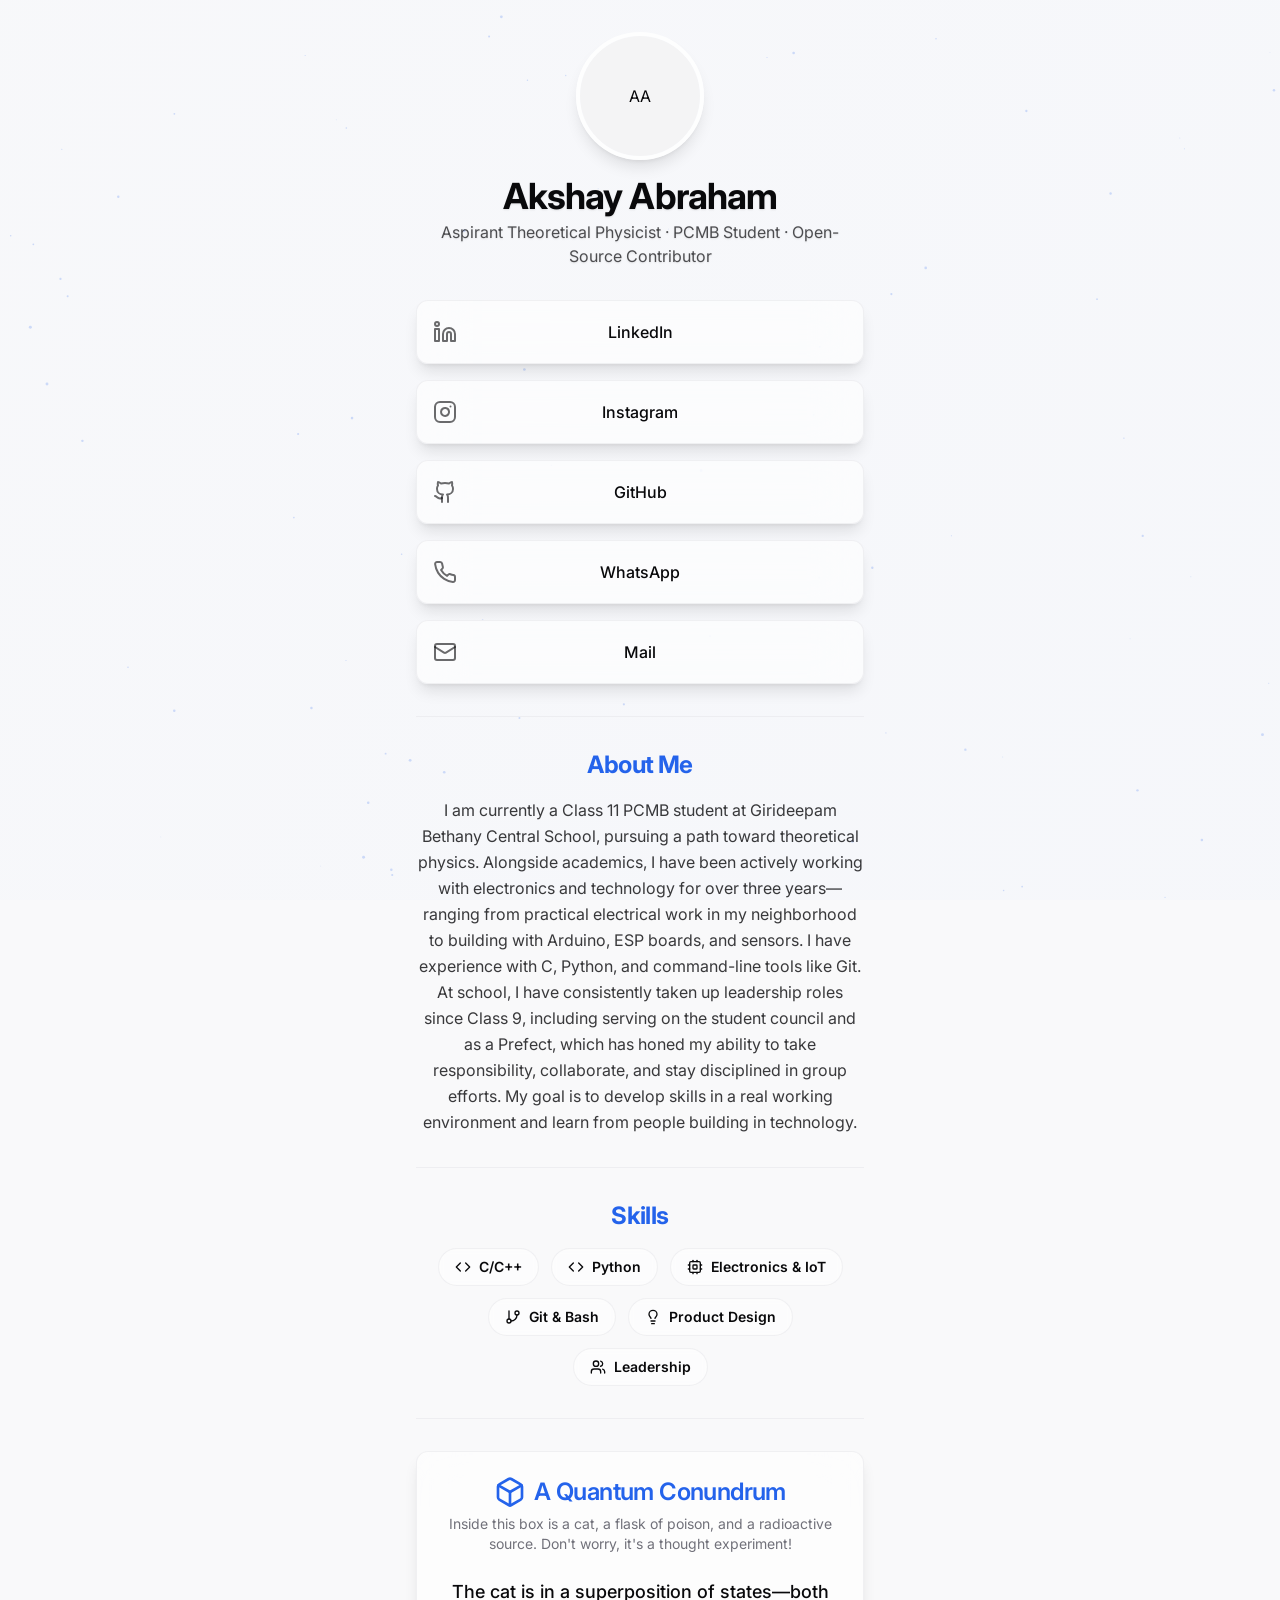
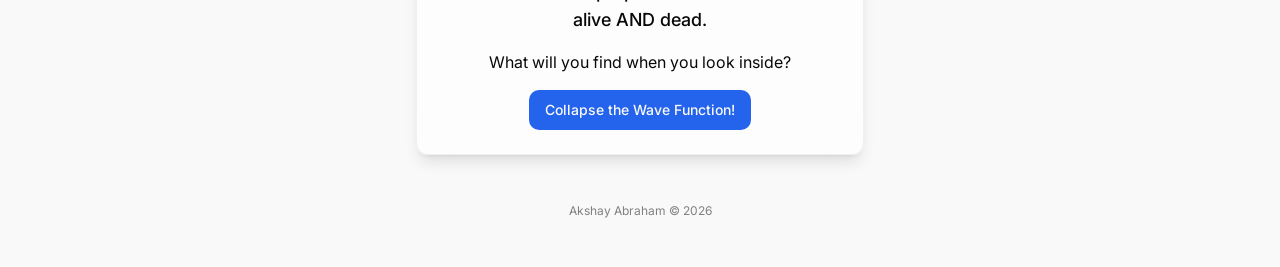
==== commit 64725f09: "Updates" ====
--- a/index.html
+++ b/index.html
@@ -1 +1 @@
-<!DOCTYPE html><html lang="en"><head><meta charSet="utf-8"/><meta name="viewport" content="width=device-width, initial-scale=1"/><link rel="stylesheet" href="/_next/static/css/472491d8d694e1b7.css" data-precedence="next"/><link rel="preload" as="script" fetchPriority="low" href="/_next/static/chunks/webpack-60d835819e29e072.js"/><script src="/_next/static/chunks/4bd1b696-4ad49f259c53d116.js" async=""></script><script src="/_next/static/chunks/684-f148f8be4335107b.js" async=""></script><script src="/_next/static/chunks/main-app-f9116e886823f409.js" async=""></script><script src="/_next/static/chunks/206-c2ec7cb87d3a3d98.js" async=""></script><script src="/_next/static/chunks/app/layout-119a77e34044a2d0.js" async=""></script><script src="/_next/static/chunks/230-cce74bcfa794a0f2.js" async=""></script><script src="/_next/static/chunks/app/page-0602169baca768bf.js" async=""></script><link rel="preconnect" href="https://fonts.googleapis.com"/><link rel="preconnect" href="https://fonts.gstatic.com" crossorigin="anonymous"/><link href="https://fonts.googleapis.com/css2?family=Inter:wght@400;500;700&amp;display=swap" rel="stylesheet"/><title>AstroLink | Akshay Abraham</title><meta name="description" content="Aspirant Theoretical Physicist · PCMB Student · Open-Source Contributor"/><link rel="icon" href="/favicon.ico" type="image/x-icon" sizes="16x16"/><script>document.querySelectorAll('body link[rel="icon"], body link[rel="apple-touch-icon"]').forEach(el => document.head.appendChild(el))</script><script src="/_next/static/chunks/polyfills-42372ed130431b0a.js" noModule=""></script></head><body class="font-body antialiased"><canvas class="fixed top-0 left-0 w-full h-full -z-10"></canvas><div class="relative z-10 flex min-h-screen w-full flex-col items-center justify-between p-4 sm:p-6 lg:p-8"><div class="w-full max-w-md flex-grow flex flex-col justify-center"><div class="w-full space-y-6 md:space-y-8"><section class="flex flex-col items-center space-y-4 text-center"><div class="relative group transition-all duration-1000 ease-out opacity-0 scale-90"><span class="relative flex shrink-0 overflow-hidden rounded-full h-28 w-28 md:h-32 md:w-32 border-4 border-card/80 shadow-lg group-hover:border-primary/50 transition-all duration-500 ease-out transform group-hover:scale-110"><span class="flex h-full w-full items-center justify-center rounded-full bg-muted">AA</span></span></div><div class="transition-all duration-1000 ease-out opacity-0 translate-y-8" style="transition-delay:200ms"><button data-state="closed"><h1 class="font-headline text-3xl md:text-4xl font-bold tracking-tight text-shadow cursor-default">Akshay Abraham</h1></button><p class="text-sm md:text-base text-foreground/70 mt-1 text-shadow">Aspirant Theoretical Physicist · PCMB Student · Open-Source Contributor</p></div></section><div class="space-y-4"><a href="https://www.linkedin.com/in/akshayabraham37/" target="_blank" rel="noopener noreferrer" class="group relative flex items-center justify-center w-full p-4 h-16 rounded-xl bg-card/60 border border-border/50 backdrop-blur-xl shadow-lg transition-all duration-700 ease-out hover:border-primary/70 hover:shadow-[0_0_50px_-10px_hsl(var(--primary)/0.4)] focus:outline-none focus:ring-2 focus:ring-ring focus:ring-offset-2 focus:ring-offset-background overflow-hidden before:absolute before:w-48 before:h-48 before:left-[var(--glow-x)] before:top-[var(--glow-y)] before:-translate-x-1/2 before:-translate-y-1/2 before:bg-primary/15 before:blur-3xl before:opacity-0 before:transition-opacity before:duration-500 is-hovering:before:opacity-100 opacity-0" style="animation-delay:300ms;transition-property:transform, box-shadow, border-color"><svg xmlns="http://www.w3.org/2000/svg" width="24" height="24" viewBox="0 0 24 24" fill="none" stroke="currentColor" stroke-width="2" stroke-linecap="round" stroke-linejoin="round" class="lucide lucide-linkedin absolute left-4 h-6 w-6 text-foreground/60 transition-colors group-hover:text-primary"><path d="M16 8a6 6 0 0 1 6 6v7h-4v-7a2 2 0 0 0-2-2 2 2 0 0 0-2 2v7h-4v-7a6 6 0 0 1 6-6z"></path><rect width="4" height="12" x="2" y="9"></rect><circle cx="4" cy="4" r="2"></circle></svg><span class="font-medium text-foreground transition-colors group-hover:text-primary">LinkedIn</span></a><a href="https://www.instagram.com/akshay.abraham/" target="_blank" rel="noopener noreferrer" class="group relative flex items-center justify-center w-full p-4 h-16 rounded-xl bg-card/60 border border-border/50 backdrop-blur-xl shadow-lg transition-all duration-700 ease-out hover:border-primary/70 hover:shadow-[0_0_50px_-10px_hsl(var(--primary)/0.4)] focus:outline-none focus:ring-2 focus:ring-ring focus:ring-offset-2 focus:ring-offset-background overflow-hidden before:absolute before:w-48 before:h-48 before:left-[var(--glow-x)] before:top-[var(--glow-y)] before:-translate-x-1/2 before:-translate-y-1/2 before:bg-primary/15 before:blur-3xl before:opacity-0 before:transition-opacity before:duration-500 is-hovering:before:opacity-100 opacity-0" style="animation-delay:400ms;transition-property:transform, box-shadow, border-color"><svg xmlns="http://www.w3.org/2000/svg" width="24" height="24" viewBox="0 0 24 24" fill="none" stroke="currentColor" stroke-width="2" stroke-linecap="round" stroke-linejoin="round" class="lucide lucide-instagram absolute left-4 h-6 w-6 text-foreground/60 transition-colors group-hover:text-primary"><rect width="20" height="20" x="2" y="2" rx="5" ry="5"></rect><path d="M16 11.37A4 4 0 1 1 12.63 8 4 4 0 0 1 16 11.37z"></path><line x1="17.5" x2="17.51" y1="6.5" y2="6.5"></line></svg><span class="font-medium text-foreground transition-colors group-hover:text-primary">Instagram</span></a><a href="https://github.com/akshay-abraham/" target="_blank" rel="noopener noreferrer" class="group relative flex items-center justify-center w-full p-4 h-16 rounded-xl bg-card/60 border border-border/50 backdrop-blur-xl shadow-lg transition-all duration-700 ease-out hover:border-primary/70 hover:shadow-[0_0_50px_-10px_hsl(var(--primary)/0.4)] focus:outline-none focus:ring-2 focus:ring-ring focus:ring-offset-2 focus:ring-offset-background overflow-hidden before:absolute before:w-48 before:h-48 before:left-[var(--glow-x)] before:top-[var(--glow-y)] before:-translate-x-1/2 before:-translate-y-1/2 before:bg-primary/15 before:blur-3xl before:opacity-0 before:transition-opacity before:duration-500 is-hovering:before:opacity-100 opacity-0" style="animation-delay:500ms;transition-property:transform, box-shadow, border-color"><svg xmlns="http://www.w3.org/2000/svg" width="24" height="24" viewBox="0 0 24 24" fill="none" stroke="currentColor" stroke-width="2" stroke-linecap="round" stroke-linejoin="round" class="lucide lucide-github absolute left-4 h-6 w-6 text-foreground/60 transition-colors group-hover:text-primary"><path d="M15 22v-4a4.8 4.8 0 0 0-1-3.5c3 0 6-2 6-5.5.08-1.25-.27-2.48-1-3.5.28-1.15.28-2.35 0-3.5 0 0-1 0-3 1.5-2.64-.5-5.36-.5-8 0C6 2 5 2 5 2c-.3 1.15-.3 2.35 0 3.5A5.403 5.403 0 0 0 4 9c0 3.5 3 5.5 6 5.5-.39.49-.68 1.05-.85 1.65-.17.6-.22 1.23-.15 1.85v4"></path><path d="M9 18c-4.51 2-5-2-7-2"></path></svg><span class="font-medium text-foreground transition-colors group-hover:text-primary">GitHub</span></a><a href="https://wa.me/919946141445" target="_blank" rel="noopener noreferrer" class="group relative flex items-center justify-center w-full p-4 h-16 rounded-xl bg-card/60 border border-border/50 backdrop-blur-xl shadow-lg transition-all duration-700 ease-out hover:border-primary/70 hover:shadow-[0_0_50px_-10px_hsl(var(--primary)/0.4)] focus:outline-none focus:ring-2 focus:ring-ring focus:ring-offset-2 focus:ring-offset-background overflow-hidden before:absolute before:w-48 before:h-48 before:left-[var(--glow-x)] before:top-[var(--glow-y)] before:-translate-x-1/2 before:-translate-y-1/2 before:bg-primary/15 before:blur-3xl before:opacity-0 before:transition-opacity before:duration-500 is-hovering:before:opacity-100 opacity-0" style="animation-delay:600ms;transition-property:transform, box-shadow, border-color"><svg xmlns="http://www.w3.org/2000/svg" width="24" height="24" viewBox="0 0 24 24" fill="none" stroke="currentColor" stroke-width="2" stroke-linecap="round" stroke-linejoin="round" class="absolute left-4 h-6 w-6 text-foreground/60 transition-colors group-hover:text-primary"><path d="M22 16.92v3a2 2 0 0 1-2.18 2 19.79 19.79 0 0 1-8.63-3.07 19.5 19.5 0 0 1-6-6 19.79 19.79 0 0 1-3.07-8.67A2 2 0 0 1 4.11 2h3a2 2 0 0 1 2 1.72 12.84 12.84 0 0 0 .7 2.81 2 2 0 0 1-.45 2.11L8.09 9.91a16 16 0 0 0 6 6l1.27-1.27a2 2 0 0 1 2.11-.45 12.84 12.84 0 0 0 2.81.7A2 2 0 0 1 22 16.92z"></path></svg><span class="font-medium text-foreground transition-colors group-hover:text-primary">WhatsApp</span></a><a href="mailto:akshaykroobenabraham@gmail.com" target="_blank" rel="noopener noreferrer" class="group relative flex items-center justify-center w-full p-4 h-16 rounded-xl bg-card/60 border border-border/50 backdrop-blur-xl shadow-lg transition-all duration-700 ease-out hover:border-primary/70 hover:shadow-[0_0_50px_-10px_hsl(var(--primary)/0.4)] focus:outline-none focus:ring-2 focus:ring-ring focus:ring-offset-2 focus:ring-offset-background overflow-hidden before:absolute before:w-48 before:h-48 before:left-[var(--glow-x)] before:top-[var(--glow-y)] before:-translate-x-1/2 before:-translate-y-1/2 before:bg-primary/15 before:blur-3xl before:opacity-0 before:transition-opacity before:duration-500 is-hovering:before:opacity-100 opacity-0" style="animation-delay:700ms;transition-property:transform, box-shadow, border-color"><svg xmlns="http://www.w3.org/2000/svg" width="24" height="24" viewBox="0 0 24 24" fill="none" stroke="currentColor" stroke-width="2" stroke-linecap="round" stroke-linejoin="round" class="lucide lucide-mail absolute left-4 h-6 w-6 text-foreground/60 transition-colors group-hover:text-primary"><rect width="20" height="16" x="2" y="4" rx="2"></rect><path d="m22 7-8.97 5.7a1.94 1.94 0 0 1-2.06 0L2 7"></path></svg><span class="font-medium text-foreground transition-colors group-hover:text-primary">Mail</span></a></div><div data-orientation="horizontal" role="none" class="shrink-0 h-[1px] w-full bg-border/50"></div><section class="space-y-4 text-center transition-opacity duration-1000 ease-out opacity-0" style="transition-delay:0ms"><h2 class="text-2xl font-bold text-primary tracking-tight transition-all duration-700 opacity-0 translate-y-4">About Me</h2><p class="text-foreground/80 text-left sm:text-center leading-relaxed transition-all duration-700 opacity-0 translate-y-4" style="transition-delay:0ms">I am currently a Class 11 PCMB student at Girideepam Bethany Central School, pursuing a path toward theoretical physics. Alongside academics, I have been actively working with electronics and technology for over three years—ranging from practical electrical work in my neighborhood to building with Arduino, ESP boards, and sensors. I have experience with C, Python, and command-line tools like Git. At school, I have consistently taken up leadership roles since Class 9, including serving on the student council and as a Prefect, which has honed my ability to take responsibility, collaborate, and stay disciplined in group efforts. My goal is to develop skills in a real working environment and learn from people building in technology.</p></section><div data-orientation="horizontal" role="none" class="shrink-0 h-[1px] w-full bg-border/50"></div><section class="space-y-4 text-center transition-opacity duration-1000 ease-out opacity-0" style="transition-delay:0ms"><h2 class="text-2xl font-bold text-primary tracking-tight transition-all duration-700 opacity-0 translate-y-4">Skills</h2><div class="flex flex-wrap justify-center gap-3"><div class="inline-flex items-center rounded-full border font-semibold focus:outline-none focus:ring-2 focus:ring-ring focus:ring-offset-2 text-foreground px-4 py-2 text-sm transition-all duration-700 ease-out transform hover:scale-110 hover:bg-primary/10 hover:border-primary/50 opacity-0 translate-y-5" style="transition-delay:0ms;background-color:hsl(var(--card) / 0.5);border-color:hsl(var(--border) / 0.5);backdrop-filter:blur(4px)"><svg xmlns="http://www.w3.org/2000/svg" width="24" height="24" viewBox="0 0 24 24" fill="none" stroke="currentColor" stroke-width="2" stroke-linecap="round" stroke-linejoin="round" class="lucide lucide-code mr-2 h-4 w-4"><polyline points="16 18 22 12 16 6"></polyline><polyline points="8 6 2 12 8 18"></polyline></svg>C/C++</div><div class="inline-flex items-center rounded-full border font-semibold focus:outline-none focus:ring-2 focus:ring-ring focus:ring-offset-2 text-foreground px-4 py-2 text-sm transition-all duration-700 ease-out transform hover:scale-110 hover:bg-primary/10 hover:border-primary/50 opacity-0 translate-y-5" style="transition-delay:0ms;background-color:hsl(var(--card) / 0.5);border-color:hsl(var(--border) / 0.5);backdrop-filter:blur(4px)"><svg xmlns="http://www.w3.org/2000/svg" width="24" height="24" viewBox="0 0 24 24" fill="none" stroke="currentColor" stroke-width="2" stroke-linecap="round" stroke-linejoin="round" class="lucide lucide-code mr-2 h-4 w-4"><polyline points="16 18 22 12 16 6"></polyline><polyline points="8 6 2 12 8 18"></polyline></svg>Python</div><div class="inline-flex items-center rounded-full border font-semibold focus:outline-none focus:ring-2 focus:ring-ring focus:ring-offset-2 text-foreground px-4 py-2 text-sm transition-all duration-700 ease-out transform hover:scale-110 hover:bg-primary/10 hover:border-primary/50 opacity-0 translate-y-5" style="transition-delay:0ms;background-color:hsl(var(--card) / 0.5);border-color:hsl(var(--border) / 0.5);backdrop-filter:blur(4px)"><svg xmlns="http://www.w3.org/2000/svg" width="24" height="24" viewBox="0 0 24 24" fill="none" stroke="currentColor" stroke-width="2" stroke-linecap="round" stroke-linejoin="round" class="lucide lucide-cpu mr-2 h-4 w-4"><rect width="16" height="16" x="4" y="4" rx="2"></rect><rect width="6" height="6" x="9" y="9" rx="1"></rect><path d="M15 2v2"></path><path d="M15 20v2"></path><path d="M2 15h2"></path><path d="M2 9h2"></path><path d="M20 15h2"></path><path d="M20 9h2"></path><path d="M9 2v2"></path><path d="M9 20v2"></path></svg>Electronics &amp; IoT</div><div class="inline-flex items-center rounded-full border font-semibold focus:outline-none focus:ring-2 focus:ring-ring focus:ring-offset-2 text-foreground px-4 py-2 text-sm transition-all duration-700 ease-out transform hover:scale-110 hover:bg-primary/10 hover:border-primary/50 opacity-0 translate-y-5" style="transition-delay:0ms;background-color:hsl(var(--card) / 0.5);border-color:hsl(var(--border) / 0.5);backdrop-filter:blur(4px)"><svg xmlns="http://www.w3.org/2000/svg" width="24" height="24" viewBox="0 0 24 24" fill="none" stroke="currentColor" stroke-width="2" stroke-linecap="round" stroke-linejoin="round" class="lucide lucide-git-branch mr-2 h-4 w-4"><line x1="6" x2="6" y1="3" y2="15"></line><circle cx="18" cy="6" r="3"></circle><circle cx="6" cy="18" r="3"></circle><path d="M18 9a9 9 0 0 1-9 9"></path></svg>Git &amp; Bash</div><div class="inline-flex items-center rounded-full border font-semibold focus:outline-none focus:ring-2 focus:ring-ring focus:ring-offset-2 text-foreground px-4 py-2 text-sm transition-all duration-700 ease-out transform hover:scale-110 hover:bg-primary/10 hover:border-primary/50 opacity-0 translate-y-5" style="transition-delay:0ms;background-color:hsl(var(--card) / 0.5);border-color:hsl(var(--border) / 0.5);backdrop-filter:blur(4px)"><svg xmlns="http://www.w3.org/2000/svg" width="24" height="24" viewBox="0 0 24 24" fill="none" stroke="currentColor" stroke-width="2" stroke-linecap="round" stroke-linejoin="round" class="lucide lucide-lightbulb mr-2 h-4 w-4"><path d="M15 14c.2-1 .7-1.7 1.5-2.5 1-.9 1.5-2.2 1.5-3.5A6 6 0 0 0 6 8c0 1 .2 2.2 1.5 3.5.7.7 1.3 1.5 1.5 2.5"></path><path d="M9 18h6"></path><path d="M10 22h4"></path></svg>Product Design</div><div class="inline-flex items-center rounded-full border font-semibold focus:outline-none focus:ring-2 focus:ring-ring focus:ring-offset-2 text-foreground px-4 py-2 text-sm transition-all duration-700 ease-out transform hover:scale-110 hover:bg-primary/10 hover:border-primary/50 opacity-0 translate-y-5" style="transition-delay:0ms;background-color:hsl(var(--card) / 0.5);border-color:hsl(var(--border) / 0.5);backdrop-filter:blur(4px)"><svg xmlns="http://www.w3.org/2000/svg" width="24" height="24" viewBox="0 0 24 24" fill="none" stroke="currentColor" stroke-width="2" stroke-linecap="round" stroke-linejoin="round" class="lucide lucide-users mr-2 h-4 w-4"><path d="M16 21v-2a4 4 0 0 0-4-4H6a4 4 0 0 0-4 4v2"></path><circle cx="9" cy="7" r="4"></circle><path d="M22 21v-2a4 4 0 0 0-3-3.87"></path><path d="M16 3.13a4 4 0 0 1 0 7.75"></path></svg>Leadership</div></div></section><div data-orientation="horizontal" role="none" class="shrink-0 h-[1px] w-full bg-border/50"></div><section class="space-y-4 text-center transition-opacity duration-1000 ease-out opacity-0" style="transition-delay:0ms"><div class="rounded-lg border text-card-foreground bg-card/60 border-border/50 backdrop-blur-xl shadow-lg transition-all duration-700 ease-out text-center opacity-0 translate-y-5" style="transition-delay:0ms"><div class="flex flex-col space-y-1.5 p-6"><div class="text-2xl font-semibold leading-none tracking-tight flex items-center justify-center gap-2 text-primary"><svg xmlns="http://www.w3.org/2000/svg" width="24" height="24" viewBox="0 0 24 24" fill="none" stroke="currentColor" stroke-width="2" stroke-linecap="round" stroke-linejoin="round" class="lucide lucide-box h-8 w-8"><path d="M21 8a2 2 0 0 0-1-1.73l-7-4a2 2 0 0 0-2 0l-7 4A2 2 0 0 0 3 8v8a2 2 0 0 0 1 1.73l7 4a2 2 0 0 0 2 0l7-4A2 2 0 0 0 21 16Z"></path><path d="m3.3 7 8.7 5 8.7-5"></path><path d="M12 22V12"></path></svg>A Quantum Conundrum</div><div class="text-sm text-muted-foreground">Inside this box is a cat, a flask of poison, and a radioactive source. Don&#x27;t worry, it&#x27;s a thought experiment!</div></div><div class="p-6 pt-0 min-h-[160px] flex items-center justify-center"><div class="space-y-4 animate-fade-in"><p class="text-lg font-medium">The cat is in a superposition of states—both alive AND dead.</p><p>What will you find when you look inside?</p><button class="inline-flex items-center justify-center gap-2 whitespace-nowrap rounded-md text-sm font-medium ring-offset-background transition-colors focus-visible:outline-none focus-visible:ring-2 focus-visible:ring-ring focus-visible:ring-offset-2 disabled:pointer-events-none disabled:opacity-50 [&amp;_svg]:pointer-events-none [&amp;_svg]:size-4 [&amp;_svg]:shrink-0 bg-primary text-primary-foreground hover:bg-primary/90 h-10 px-4 py-2">Collapse the Wave Function!</button></div></div></div></section></div></div><footer class="w-full text-center p-4 mt-8 animate-fade-in" style="animation-delay:1000ms"><p class="text-xs text-foreground/50">Akshay Abraham © </p></footer></div><!--$--><!--/$--><!--$--><!--/$--><div role="region" aria-label="Notifications (F8)" tabindex="-1" style="pointer-events:none"><ol tabindex="-1" class="fixed top-0 z-[100] flex max-h-screen w-full flex-col-reverse p-4 sm:bottom-0 sm:right-0 sm:top-auto sm:flex-col md:max-w-[420px]"></ol></div><script src="/_next/static/chunks/webpack-60d835819e29e072.js" async=""></script><script>(self.__next_f=self.__next_f||[]).push([0])</script><script>self.__next_f.push([1,"1:\"$Sreact.fragment\"\n2:I[588,[\"206\",\"static/chunks/206-c2ec7cb87d3a3d98.js\",\"177\",\"static/chunks/app/layout-119a77e34044a2d0.js\"],\"default\"]\n3:I[7555,[],\"\"]\n4:I[1295,[],\"\"]\n5:I[4759,[\"206\",\"static/chunks/206-c2ec7cb87d3a3d98.js\",\"177\",\"static/chunks/app/layout-119a77e34044a2d0.js\"],\"Toaster\"]\n6:I[1499,[\"206\",\"static/chunks/206-c2ec7cb87d3a3d98.js\",\"230\",\"static/chunks/230-cce74bcfa794a0f2.js\",\"974\",\"static/chunks/app/page-0602169baca768bf.js\"],\"default\"]\n7:I[8597,[\"206\",\"static/chunks/206-c2ec7cb87d3a3d98.js\",\"230\",\"static/chunks/230-cce74bcfa794a0f2.js\",\"974\",\"static/chunks/app/page-0602169baca768bf.js\"],\"default\"]\n8:I[9965,[\"206\",\"static/chunks/206-c2ec7cb87d3a3d98.js\",\"230\",\"static/chunks/230-cce74bcfa794a0f2.js\",\"974\",\"static/chunks/app/page-0602169baca768bf.js\"],\"Separator\"]\n9:I[7666,[\"206\",\"static/chunks/206-c2ec7cb87d3a3d98.js\",\"230\",\"static/chunks/230-cce74bcfa794a0f2.js\",\"974\",\"static/chunks/app/page-0602169baca768bf.js\"],\"default\"]\na:I[6097,[\"206\",\"static/chunks/206-c2ec7cb87d3a3d98.js\",\"230\",\"static/chunks/230-cce74bcfa794a0f2.js\",\"974\",\"static/chunks/app/page-0602169baca768bf.js\"],\"default\"]\nb:I[4852,[\"206\",\"static/chunks/206-c2ec7cb87d3a3d98.js\",\"230\",\"static/chunks/230-cce74bcfa794a0f2.js\",\"974\",\"static/chunks/app/page-0602169baca768bf.js\"],\"default\"]\nc:I[9787,[\"206\",\"static/chunks/206-c2ec7cb87d3a3d98.js\",\"230\",\"static/chunks/230-cce74bcfa794a0f2.js\",\"974\",\"static/chunks/app/page-0602169baca768bf.js\"],\"default\"]\nd:I[9665,[],\"MetadataBoundary\"]\nf:I[9665,[],\"OutletBoundary\"]\n12:I[4911,[],\"AsyncMetadataOutlet\"]\n14:I[9665,[],\"ViewportBoundary\"]\n16:I[6614,[],\"\"]\n:HL[\"/_next/static/css/472491d8d694e1b7.css\",\"style\"]\n"])</script><script>self.__next_f.push([1,"0:{\"P\":null,\"b\":\"GQD3htB9Zcb_PbNm4_ibH\",\"p\":\"\",\"c\":[\"\",\"\"],\"i\":false,\"f\":[[[\"\",{\"children\":[\"__PAGE__\",{}]},\"$undefined\",\"$undefined\",true],[\"\",[\"$\",\"$1\",\"c\",{\"children\":[[[\"$\",\"link\",\"0\",{\"rel\":\"stylesheet\",\"href\":\"/_next/static/css/472491d8d694e1b7.css\",\"precedence\":\"next\",\"crossOrigin\":\"$undefined\",\"nonce\":\"$undefined\"}]],[\"$\",\"html\",null,{\"lang\":\"en\",\"suppressHydrationWarning\":true,\"children\":[[\"$\",\"head\",null,{\"children\":[[\"$\",\"link\",null,{\"rel\":\"preconnect\",\"href\":\"https://fonts.googleapis.com\"}],[\"$\",\"link\",null,{\"rel\":\"preconnect\",\"href\":\"https://fonts.gstatic.com\",\"crossOrigin\":\"anonymous\"}],[\"$\",\"link\",null,{\"href\":\"https://fonts.googleapis.com/css2?family=Inter:wght@400;500;700\u0026display=swap\",\"rel\":\"stylesheet\"}]]}],[\"$\",\"body\",null,{\"className\":\"font-body antialiased\",\"children\":[[\"$\",\"$L2\",null,{}],[\"$\",\"$L3\",null,{\"parallelRouterKey\":\"children\",\"error\":\"$undefined\",\"errorStyles\":\"$undefined\",\"errorScripts\":\"$undefined\",\"template\":[\"$\",\"$L4\",null,{}],\"templateStyles\":\"$undefined\",\"templateScripts\":\"$undefined\",\"notFound\":[[[\"$\",\"title\",null,{\"children\":\"404: This page could not be found.\"}],[\"$\",\"div\",null,{\"style\":{\"fontFamily\":\"system-ui,\\\"Segoe UI\\\",Roboto,Helvetica,Arial,sans-serif,\\\"Apple Color Emoji\\\",\\\"Segoe UI Emoji\\\"\",\"height\":\"100vh\",\"textAlign\":\"center\",\"display\":\"flex\",\"flexDirection\":\"column\",\"alignItems\":\"center\",\"justifyContent\":\"center\"},\"children\":[\"$\",\"div\",null,{\"children\":[[\"$\",\"style\",null,{\"dangerouslySetInnerHTML\":{\"__html\":\"body{color:#000;background:#fff;margin:0}.next-error-h1{border-right:1px solid rgba(0,0,0,.3)}@media (prefers-color-scheme:dark){body{color:#fff;background:#000}.next-error-h1{border-right:1px solid rgba(255,255,255,.3)}}\"}}],[\"$\",\"h1\",null,{\"className\":\"next-error-h1\",\"style\":{\"display\":\"inline-block\",\"margin\":\"0 20px 0 0\",\"padding\":\"0 23px 0 0\",\"fontSize\":24,\"fontWeight\":500,\"verticalAlign\":\"top\",\"lineHeight\":\"49px\"},\"children\":404}],[\"$\",\"div\",null,{\"style\":{\"display\":\"inline-block\"},\"children\":[\"$\",\"h2\",null,{\"style\":{\"fontSize\":14,\"fontWeight\":400,\"lineHeight\":\"49px\",\"margin\":0},\"children\":\"This page could not be found.\"}]}]]}]}]],[]],\"forbidden\":\"$undefined\",\"unauthorized\":\"$undefined\"}],[\"$\",\"$L5\",null,{}]]}]]}]]}],{\"children\":[\"__PAGE__\",[\"$\",\"$1\",\"c\",{\"children\":[[\"$\",\"div\",null,{\"className\":\"relative z-10 flex min-h-screen w-full flex-col items-center justify-between p-4 sm:p-6 lg:p-8\",\"children\":[[\"$\",\"div\",null,{\"className\":\"w-full max-w-md flex-grow flex flex-col justify-center\",\"children\":[\"$\",\"div\",null,{\"className\":\"w-full space-y-6 md:space-y-8\",\"children\":[[\"$\",\"$L6\",null,{}],[\"$\",\"$L7\",null,{}],[\"$\",\"$L8\",null,{\"className\":\"bg-border/50\"}],[\"$\",\"$L9\",null,{}],[\"$\",\"$L8\",null,{\"className\":\"bg-border/50\"}],[\"$\",\"$La\",null,{}],[\"$\",\"$L8\",null,{\"className\":\"bg-border/50\"}],[\"$\",\"$Lb\",null,{}]]}]}],[\"$\",\"$Lc\",null,{}]]}],[\"$\",\"$Ld\",null,{\"children\":\"$Le\"}],null,[\"$\",\"$Lf\",null,{\"children\":[\"$L10\",\"$L11\",[\"$\",\"$L12\",null,{\"promise\":\"$@13\"}]]}]]}],{},null,false]},null,false],[\"$\",\"$1\",\"h\",{\"children\":[null,[\"$\",\"$1\",\"qMQOy4WPlpB9V-31Hc5yS\",{\"children\":[[\"$\",\"$L14\",null,{\"children\":\"$L15\"}],null]}],null]}],false]],\"m\":\"$undefined\",\"G\":[\"$16\",\"$undefined\"],\"s\":false,\"S\":true}\n"])</script><script>self.__next_f.push([1,"17:\"$Sreact.suspense\"\n18:I[4911,[],\"AsyncMetadata\"]\ne:[\"$\",\"$17\",null,{\"fallback\":null,\"children\":[\"$\",\"$L18\",null,{\"promise\":\"$@19\"}]}]\n"])</script><script>self.__next_f.push([1,"11:null\n"])</script><script>self.__next_f.push([1,"15:[[\"$\",\"meta\",\"0\",{\"charSet\":\"utf-8\"}],[\"$\",\"meta\",\"1\",{\"name\":\"viewport\",\"content\":\"width=device-width, initial-scale=1\"}]]\n10:null\n"])</script><script>self.__next_f.push([1,"19:{\"metadata\":[[\"$\",\"title\",\"0\",{\"children\":\"AstroLink | Akshay Abraham\"}],[\"$\",\"meta\",\"1\",{\"name\":\"description\",\"content\":\"Aspirant Theoretical Physicist · PCMB Student · Open-Source Contributor\"}],[\"$\",\"link\",\"2\",{\"rel\":\"icon\",\"href\":\"/favicon.ico\",\"type\":\"image/x-icon\",\"sizes\":\"16x16\"}]],\"error\":null,\"digest\":\"$undefined\"}\n13:{\"metadata\":\"$19:metadata\",\"error\":null,\"digest\":\"$undefined\"}\n"])</script></body></html>+<!DOCTYPE html><html lang="en"><head><meta charSet="utf-8"/><meta name="viewport" content="width=device-width, initial-scale=1"/><link rel="stylesheet" href="./_next/static/css/472491d8d694e1b7.css" data-precedence="next"/><link rel="preload" as="script" fetchPriority="low" href="./_next/static/chunks/webpack-caa4aa8f1005befe.js"/><script src="./_next/static/chunks/4bd1b696-8e02368c518452d2.js" async=""></script><script src="./_next/static/chunks/684-975b7dc98c150c73.js" async=""></script><script src="./_next/static/chunks/main-app-f9116e886823f409.js" async=""></script><script src="./_next/static/chunks/206-c2ec7cb87d3a3d98.js" async=""></script><script src="./_next/static/chunks/app/layout-119a77e34044a2d0.js" async=""></script><script src="./_next/static/chunks/230-cce74bcfa794a0f2.js" async=""></script><script src="./_next/static/chunks/app/page-0602169baca768bf.js" async=""></script><link rel="preconnect" href="https://fonts.googleapis.com"/><link rel="preconnect" href="https://fonts.gstatic.com" crossorigin="anonymous"/><link href="https://fonts.googleapis.com/css2?family=Inter:wght@400;500;700&amp;display=swap" rel="stylesheet"/><title>AstroLink | Akshay Abraham</title><meta name="description" content="Aspirant Theoretical Physicist · PCMB Student · Open-Source Contributor"/><link rel="icon" href="/favicon.ico" type="image/x-icon" sizes="16x16"/><script>document.querySelectorAll('body link[rel="icon"], body link[rel="apple-touch-icon"]').forEach(el => document.head.appendChild(el))</script><script src="./_next/static/chunks/polyfills-42372ed130431b0a.js" noModule=""></script></head><body class="font-body antialiased"><canvas class="fixed top-0 left-0 w-full h-full -z-10"></canvas><div class="relative z-10 flex min-h-screen w-full flex-col items-center justify-between p-4 sm:p-6 lg:p-8"><div class="w-full max-w-md flex-grow flex flex-col justify-center"><div class="w-full space-y-6 md:space-y-8"><section class="flex flex-col items-center space-y-4 text-center"><div class="relative group transition-all duration-1000 ease-out opacity-0 scale-90"><span class="relative flex shrink-0 overflow-hidden rounded-full h-28 w-28 md:h-32 md:w-32 border-4 border-card/80 shadow-lg group-hover:border-primary/50 transition-all duration-500 ease-out transform group-hover:scale-110"><span class="flex h-full w-full items-center justify-center rounded-full bg-muted">AA</span></span></div><div class="transition-all duration-1000 ease-out opacity-0 translate-y-8" style="transition-delay:200ms"><button data-state="closed"><h1 class="font-headline text-3xl md:text-4xl font-bold tracking-tight text-shadow cursor-default">Akshay Abraham</h1></button><p class="text-sm md:text-base text-foreground/70 mt-1 text-shadow">Aspirant Theoretical Physicist · PCMB Student · Open-Source Contributor</p></div></section><div class="space-y-4"><a href="https://www.linkedin.com/in/akshayabraham37/" target="_blank" rel="noopener noreferrer" class="group relative flex items-center justify-center w-full p-4 h-16 rounded-xl bg-card/60 border border-border/50 backdrop-blur-xl shadow-lg transition-all duration-700 ease-out hover:border-primary/70 hover:shadow-[0_0_50px_-10px_hsl(var(--primary)/0.4)] focus:outline-none focus:ring-2 focus:ring-ring focus:ring-offset-2 focus:ring-offset-background overflow-hidden before:absolute before:w-48 before:h-48 before:left-[var(--glow-x)] before:top-[var(--glow-y)] before:-translate-x-1/2 before:-translate-y-1/2 before:bg-primary/15 before:blur-3xl before:opacity-0 before:transition-opacity before:duration-500 is-hovering:before:opacity-100 opacity-0" style="animation-delay:300ms;transition-property:transform, box-shadow, border-color"><svg xmlns="http://www.w3.org/2000/svg" width="24" height="24" viewBox="0 0 24 24" fill="none" stroke="currentColor" stroke-width="2" stroke-linecap="round" stroke-linejoin="round" class="lucide lucide-linkedin absolute left-4 h-6 w-6 text-foreground/60 transition-colors group-hover:text-primary"><path d="M16 8a6 6 0 0 1 6 6v7h-4v-7a2 2 0 0 0-2-2 2 2 0 0 0-2 2v7h-4v-7a6 6 0 0 1 6-6z"></path><rect width="4" height="12" x="2" y="9"></rect><circle cx="4" cy="4" r="2"></circle></svg><span class="font-medium text-foreground transition-colors group-hover:text-primary">LinkedIn</span></a><a href="https://www.instagram.com/akshay.abraham/" target="_blank" rel="noopener noreferrer" class="group relative flex items-center justify-center w-full p-4 h-16 rounded-xl bg-card/60 border border-border/50 backdrop-blur-xl shadow-lg transition-all duration-700 ease-out hover:border-primary/70 hover:shadow-[0_0_50px_-10px_hsl(var(--primary)/0.4)] focus:outline-none focus:ring-2 focus:ring-ring focus:ring-offset-2 focus:ring-offset-background overflow-hidden before:absolute before:w-48 before:h-48 before:left-[var(--glow-x)] before:top-[var(--glow-y)] before:-translate-x-1/2 before:-translate-y-1/2 before:bg-primary/15 before:blur-3xl before:opacity-0 before:transition-opacity before:duration-500 is-hovering:before:opacity-100 opacity-0" style="animation-delay:400ms;transition-property:transform, box-shadow, border-color"><svg xmlns="http://www.w3.org/2000/svg" width="24" height="24" viewBox="0 0 24 24" fill="none" stroke="currentColor" stroke-width="2" stroke-linecap="round" stroke-linejoin="round" class="lucide lucide-instagram absolute left-4 h-6 w-6 text-foreground/60 transition-colors group-hover:text-primary"><rect width="20" height="20" x="2" y="2" rx="5" ry="5"></rect><path d="M16 11.37A4 4 0 1 1 12.63 8 4 4 0 0 1 16 11.37z"></path><line x1="17.5" x2="17.51" y1="6.5" y2="6.5"></line></svg><span class="font-medium text-foreground transition-colors group-hover:text-primary">Instagram</span></a><a href="https://github.com/akshay-abraham/" target="_blank" rel="noopener noreferrer" class="group relative flex items-center justify-center w-full p-4 h-16 rounded-xl bg-card/60 border border-border/50 backdrop-blur-xl shadow-lg transition-all duration-700 ease-out hover:border-primary/70 hover:shadow-[0_0_50px_-10px_hsl(var(--primary)/0.4)] focus:outline-none focus:ring-2 focus:ring-ring focus:ring-offset-2 focus:ring-offset-background overflow-hidden before:absolute before:w-48 before:h-48 before:left-[var(--glow-x)] before:top-[var(--glow-y)] before:-translate-x-1/2 before:-translate-y-1/2 before:bg-primary/15 before:blur-3xl before:opacity-0 before:transition-opacity before:duration-500 is-hovering:before:opacity-100 opacity-0" style="animation-delay:500ms;transition-property:transform, box-shadow, border-color"><svg xmlns="http://www.w3.org/2000/svg" width="24" height="24" viewBox="0 0 24 24" fill="none" stroke="currentColor" stroke-width="2" stroke-linecap="round" stroke-linejoin="round" class="lucide lucide-github absolute left-4 h-6 w-6 text-foreground/60 transition-colors group-hover:text-primary"><path d="M15 22v-4a4.8 4.8 0 0 0-1-3.5c3 0 6-2 6-5.5.08-1.25-.27-2.48-1-3.5.28-1.15.28-2.35 0-3.5 0 0-1 0-3 1.5-2.64-.5-5.36-.5-8 0C6 2 5 2 5 2c-.3 1.15-.3 2.35 0 3.5A5.403 5.403 0 0 0 4 9c0 3.5 3 5.5 6 5.5-.39.49-.68 1.05-.85 1.65-.17.6-.22 1.23-.15 1.85v4"></path><path d="M9 18c-4.51 2-5-2-7-2"></path></svg><span class="font-medium text-foreground transition-colors group-hover:text-primary">GitHub</span></a><a href="https://wa.me/919946141445" target="_blank" rel="noopener noreferrer" class="group relative flex items-center justify-center w-full p-4 h-16 rounded-xl bg-card/60 border border-border/50 backdrop-blur-xl shadow-lg transition-all duration-700 ease-out hover:border-primary/70 hover:shadow-[0_0_50px_-10px_hsl(var(--primary)/0.4)] focus:outline-none focus:ring-2 focus:ring-ring focus:ring-offset-2 focus:ring-offset-background overflow-hidden before:absolute before:w-48 before:h-48 before:left-[var(--glow-x)] before:top-[var(--glow-y)] before:-translate-x-1/2 before:-translate-y-1/2 before:bg-primary/15 before:blur-3xl before:opacity-0 before:transition-opacity before:duration-500 is-hovering:before:opacity-100 opacity-0" style="animation-delay:600ms;transition-property:transform, box-shadow, border-color"><svg xmlns="http://www.w3.org/2000/svg" width="24" height="24" viewBox="0 0 24 24" fill="none" stroke="currentColor" stroke-width="2" stroke-linecap="round" stroke-linejoin="round" class="absolute left-4 h-6 w-6 text-foreground/60 transition-colors group-hover:text-primary"><path d="M22 16.92v3a2 2 0 0 1-2.18 2 19.79 19.79 0 0 1-8.63-3.07 19.5 19.5 0 0 1-6-6 19.79 19.79 0 0 1-3.07-8.67A2 2 0 0 1 4.11 2h3a2 2 0 0 1 2 1.72 12.84 12.84 0 0 0 .7 2.81 2 2 0 0 1-.45 2.11L8.09 9.91a16 16 0 0 0 6 6l1.27-1.27a2 2 0 0 1 2.11-.45 12.84 12.84 0 0 0 2.81.7A2 2 0 0 1 22 16.92z"></path></svg><span class="font-medium text-foreground transition-colors group-hover:text-primary">WhatsApp</span></a><a href="mailto:akshaykroobenabraham@gmail.com" target="_blank" rel="noopener noreferrer" class="group relative flex items-center justify-center w-full p-4 h-16 rounded-xl bg-card/60 border border-border/50 backdrop-blur-xl shadow-lg transition-all duration-700 ease-out hover:border-primary/70 hover:shadow-[0_0_50px_-10px_hsl(var(--primary)/0.4)] focus:outline-none focus:ring-2 focus:ring-ring focus:ring-offset-2 focus:ring-offset-background overflow-hidden before:absolute before:w-48 before:h-48 before:left-[var(--glow-x)] before:top-[var(--glow-y)] before:-translate-x-1/2 before:-translate-y-1/2 before:bg-primary/15 before:blur-3xl before:opacity-0 before:transition-opacity before:duration-500 is-hovering:before:opacity-100 opacity-0" style="animation-delay:700ms;transition-property:transform, box-shadow, border-color"><svg xmlns="http://www.w3.org/2000/svg" width="24" height="24" viewBox="0 0 24 24" fill="none" stroke="currentColor" stroke-width="2" stroke-linecap="round" stroke-linejoin="round" class="lucide lucide-mail absolute left-4 h-6 w-6 text-foreground/60 transition-colors group-hover:text-primary"><rect width="20" height="16" x="2" y="4" rx="2"></rect><path d="m22 7-8.97 5.7a1.94 1.94 0 0 1-2.06 0L2 7"></path></svg><span class="font-medium text-foreground transition-colors group-hover:text-primary">Mail</span></a></div><div data-orientation="horizontal" role="none" class="shrink-0 h-[1px] w-full bg-border/50"></div><section class="space-y-4 text-center transition-opacity duration-1000 ease-out opacity-0" style="transition-delay:0ms"><h2 class="text-2xl font-bold text-primary tracking-tight transition-all duration-700 opacity-0 translate-y-4">About Me</h2><p class="text-foreground/80 text-left sm:text-center leading-relaxed transition-all duration-700 opacity-0 translate-y-4" style="transition-delay:0ms">I am currently a Class 11 PCMB student at Girideepam Bethany Central School, pursuing a path toward theoretical physics. Alongside academics, I have been actively working with electronics and technology for over three years—ranging from practical electrical work in my neighborhood to building with Arduino, ESP boards, and sensors. I have experience with C, Python, and command-line tools like Git. At school, I have consistently taken up leadership roles since Class 9, including serving on the student council and as a Prefect, which has honed my ability to take responsibility, collaborate, and stay disciplined in group efforts. My goal is to develop skills in a real working environment and learn from people building in technology.</p></section><div data-orientation="horizontal" role="none" class="shrink-0 h-[1px] w-full bg-border/50"></div><section class="space-y-4 text-center transition-opacity duration-1000 ease-out opacity-0" style="transition-delay:0ms"><h2 class="text-2xl font-bold text-primary tracking-tight transition-all duration-700 opacity-0 translate-y-4">Skills</h2><div class="flex flex-wrap justify-center gap-3"><div class="inline-flex items-center rounded-full border font-semibold focus:outline-none focus:ring-2 focus:ring-ring focus:ring-offset-2 text-foreground px-4 py-2 text-sm transition-all duration-700 ease-out transform hover:scale-110 hover:bg-primary/10 hover:border-primary/50 opacity-0 translate-y-5" style="transition-delay:0ms;background-color:hsl(var(--card) / 0.5);border-color:hsl(var(--border) / 0.5);backdrop-filter:blur(4px)"><svg xmlns="http://www.w3.org/2000/svg" width="24" height="24" viewBox="0 0 24 24" fill="none" stroke="currentColor" stroke-width="2" stroke-linecap="round" stroke-linejoin="round" class="lucide lucide-code mr-2 h-4 w-4"><polyline points="16 18 22 12 16 6"></polyline><polyline points="8 6 2 12 8 18"></polyline></svg>C/C++</div><div class="inline-flex items-center rounded-full border font-semibold focus:outline-none focus:ring-2 focus:ring-ring focus:ring-offset-2 text-foreground px-4 py-2 text-sm transition-all duration-700 ease-out transform hover:scale-110 hover:bg-primary/10 hover:border-primary/50 opacity-0 translate-y-5" style="transition-delay:0ms;background-color:hsl(var(--card) / 0.5);border-color:hsl(var(--border) / 0.5);backdrop-filter:blur(4px)"><svg xmlns="http://www.w3.org/2000/svg" width="24" height="24" viewBox="0 0 24 24" fill="none" stroke="currentColor" stroke-width="2" stroke-linecap="round" stroke-linejoin="round" class="lucide lucide-code mr-2 h-4 w-4"><polyline points="16 18 22 12 16 6"></polyline><polyline points="8 6 2 12 8 18"></polyline></svg>Python</div><div class="inline-flex items-center rounded-full border font-semibold focus:outline-none focus:ring-2 focus:ring-ring focus:ring-offset-2 text-foreground px-4 py-2 text-sm transition-all duration-700 ease-out transform hover:scale-110 hover:bg-primary/10 hover:border-primary/50 opacity-0 translate-y-5" style="transition-delay:0ms;background-color:hsl(var(--card) / 0.5);border-color:hsl(var(--border) / 0.5);backdrop-filter:blur(4px)"><svg xmlns="http://www.w3.org/2000/svg" width="24" height="24" viewBox="0 0 24 24" fill="none" stroke="currentColor" stroke-width="2" stroke-linecap="round" stroke-linejoin="round" class="lucide lucide-cpu mr-2 h-4 w-4"><rect width="16" height="16" x="4" y="4" rx="2"></rect><rect width="6" height="6" x="9" y="9" rx="1"></rect><path d="M15 2v2"></path><path d="M15 20v2"></path><path d="M2 15h2"></path><path d="M2 9h2"></path><path d="M20 15h2"></path><path d="M20 9h2"></path><path d="M9 2v2"></path><path d="M9 20v2"></path></svg>Electronics &amp; IoT</div><div class="inline-flex items-center rounded-full border font-semibold focus:outline-none focus:ring-2 focus:ring-ring focus:ring-offset-2 text-foreground px-4 py-2 text-sm transition-all duration-700 ease-out transform hover:scale-110 hover:bg-primary/10 hover:border-primary/50 opacity-0 translate-y-5" style="transition-delay:0ms;background-color:hsl(var(--card) / 0.5);border-color:hsl(var(--border) / 0.5);backdrop-filter:blur(4px)"><svg xmlns="http://www.w3.org/2000/svg" width="24" height="24" viewBox="0 0 24 24" fill="none" stroke="currentColor" stroke-width="2" stroke-linecap="round" stroke-linejoin="round" class="lucide lucide-git-branch mr-2 h-4 w-4"><line x1="6" x2="6" y1="3" y2="15"></line><circle cx="18" cy="6" r="3"></circle><circle cx="6" cy="18" r="3"></circle><path d="M18 9a9 9 0 0 1-9 9"></path></svg>Git &amp; Bash</div><div class="inline-flex items-center rounded-full border font-semibold focus:outline-none focus:ring-2 focus:ring-ring focus:ring-offset-2 text-foreground px-4 py-2 text-sm transition-all duration-700 ease-out transform hover:scale-110 hover:bg-primary/10 hover:border-primary/50 opacity-0 translate-y-5" style="transition-delay:0ms;background-color:hsl(var(--card) / 0.5);border-color:hsl(var(--border) / 0.5);backdrop-filter:blur(4px)"><svg xmlns="http://www.w3.org/2000/svg" width="24" height="24" viewBox="0 0 24 24" fill="none" stroke="currentColor" stroke-width="2" stroke-linecap="round" stroke-linejoin="round" class="lucide lucide-lightbulb mr-2 h-4 w-4"><path d="M15 14c.2-1 .7-1.7 1.5-2.5 1-.9 1.5-2.2 1.5-3.5A6 6 0 0 0 6 8c0 1 .2 2.2 1.5 3.5.7.7 1.3 1.5 1.5 2.5"></path><path d="M9 18h6"></path><path d="M10 22h4"></path></svg>Product Design</div><div class="inline-flex items-center rounded-full border font-semibold focus:outline-none focus:ring-2 focus:ring-ring focus:ring-offset-2 text-foreground px-4 py-2 text-sm transition-all duration-700 ease-out transform hover:scale-110 hover:bg-primary/10 hover:border-primary/50 opacity-0 translate-y-5" style="transition-delay:0ms;background-color:hsl(var(--card) / 0.5);border-color:hsl(var(--border) / 0.5);backdrop-filter:blur(4px)"><svg xmlns="http://www.w3.org/2000/svg" width="24" height="24" viewBox="0 0 24 24" fill="none" stroke="currentColor" stroke-width="2" stroke-linecap="round" stroke-linejoin="round" class="lucide lucide-users mr-2 h-4 w-4"><path d="M16 21v-2a4 4 0 0 0-4-4H6a4 4 0 0 0-4 4v2"></path><circle cx="9" cy="7" r="4"></circle><path d="M22 21v-2a4 4 0 0 0-3-3.87"></path><path d="M16 3.13a4 4 0 0 1 0 7.75"></path></svg>Leadership</div></div></section><div data-orientation="horizontal" role="none" class="shrink-0 h-[1px] w-full bg-border/50"></div><section class="space-y-4 text-center transition-opacity duration-1000 ease-out opacity-0" style="transition-delay:0ms"><div class="rounded-lg border text-card-foreground bg-card/60 border-border/50 backdrop-blur-xl shadow-lg transition-all duration-700 ease-out text-center opacity-0 translate-y-5" style="transition-delay:0ms"><div class="flex flex-col space-y-1.5 p-6"><div class="text-2xl font-semibold leading-none tracking-tight flex items-center justify-center gap-2 text-primary"><svg xmlns="http://www.w3.org/2000/svg" width="24" height="24" viewBox="0 0 24 24" fill="none" stroke="currentColor" stroke-width="2" stroke-linecap="round" stroke-linejoin="round" class="lucide lucide-box h-8 w-8"><path d="M21 8a2 2 0 0 0-1-1.73l-7-4a2 2 0 0 0-2 0l-7 4A2 2 0 0 0 3 8v8a2 2 0 0 0 1 1.73l7 4a2 2 0 0 0 2 0l7-4A2 2 0 0 0 21 16Z"></path><path d="m3.3 7 8.7 5 8.7-5"></path><path d="M12 22V12"></path></svg>A Quantum Conundrum</div><div class="text-sm text-muted-foreground">Inside this box is a cat, a flask of poison, and a radioactive source. Don&#x27;t worry, it&#x27;s a thought experiment!</div></div><div class="p-6 pt-0 min-h-[160px] flex items-center justify-center"><div class="space-y-4 animate-fade-in"><p class="text-lg font-medium">The cat is in a superposition of states—both alive AND dead.</p><p>What will you find when you look inside?</p><button class="inline-flex items-center justify-center gap-2 whitespace-nowrap rounded-md text-sm font-medium ring-offset-background transition-colors focus-visible:outline-none focus-visible:ring-2 focus-visible:ring-ring focus-visible:ring-offset-2 disabled:pointer-events-none disabled:opacity-50 [&amp;_svg]:pointer-events-none [&amp;_svg]:size-4 [&amp;_svg]:shrink-0 bg-primary text-primary-foreground hover:bg-primary/90 h-10 px-4 py-2">Collapse the Wave Function!</button></div></div></div></section></div></div><footer class="w-full text-center p-4 mt-8 animate-fade-in" style="animation-delay:1000ms"><p class="text-xs text-foreground/50">Akshay Abraham © </p></footer></div><!--$--><!--/$--><!--$--><!--/$--><div role="region" aria-label="Notifications (F8)" tabindex="-1" style="pointer-events:none"><ol tabindex="-1" class="fixed top-0 z-[100] flex max-h-screen w-full flex-col-reverse p-4 sm:bottom-0 sm:right-0 sm:top-auto sm:flex-col md:max-w-[420px]"></ol></div><script src="./_next/static/chunks/webpack-caa4aa8f1005befe.js" async=""></script><script>(self.__next_f=self.__next_f||[]).push([0])</script><script>self.__next_f.push([1,"1:\"$Sreact.fragment\"\n2:I[588,[\"206\",\"static/chunks/206-c2ec7cb87d3a3d98.js\",\"177\",\"static/chunks/app/layout-119a77e34044a2d0.js\"],\"default\"]\n3:I[7555,[],\"\"]\n4:I[1295,[],\"\"]\n5:I[4759,[\"206\",\"static/chunks/206-c2ec7cb87d3a3d98.js\",\"177\",\"static/chunks/app/layout-119a77e34044a2d0.js\"],\"Toaster\"]\n6:I[1499,[\"206\",\"static/chunks/206-c2ec7cb87d3a3d98.js\",\"230\",\"static/chunks/230-cce74bcfa794a0f2.js\",\"974\",\"static/chunks/app/page-0602169baca768bf.js\"],\"default\"]\n7:I[8597,[\"206\",\"static/chunks/206-c2ec7cb87d3a3d98.js\",\"230\",\"static/chunks/230-cce74bcfa794a0f2.js\",\"974\",\"static/chunks/app/page-0602169baca768bf.js\"],\"default\"]\n8:I[9965,[\"206\",\"static/chunks/206-c2ec7cb87d3a3d98.js\",\"230\",\"static/chunks/230-cce74bcfa794a0f2.js\",\"974\",\"static/chunks/app/page-0602169baca768bf.js\"],\"Separator\"]\n9:I[7666,[\"206\",\"static/chunks/206-c2ec7cb87d3a3d98.js\",\"230\",\"static/chunks/230-cce74bcfa794a0f2.js\",\"974\",\"static/chunks/app/page-0602169baca768bf.js\"],\"default\"]\na:I[6097,[\"206\",\"static/chunks/206-c2ec7cb87d3a3d98.js\",\"230\",\"static/chunks/230-cce74bcfa794a0f2.js\",\"974\",\"static/chunks/app/page-0602169baca768bf.js\"],\"default\"]\nb:I[4852,[\"206\",\"static/chunks/206-c2ec7cb87d3a3d98.js\",\"230\",\"static/chunks/230-cce74bcfa794a0f2.js\",\"974\",\"static/chunks/app/page-0602169baca768bf.js\"],\"default\"]\nc:I[9787,[\"206\",\"static/chunks/206-c2ec7cb87d3a3d98.js\",\"230\",\"static/chunks/230-cce74bcfa794a0f2.js\",\"974\",\"static/chunks/app/page-0602169baca768bf.js\"],\"default\"]\nd:I[9665,[],\"MetadataBoundary\"]\nf:I[9665,[],\"OutletBoundary\"]\n12:I[4911,[],\"AsyncMetadataOutlet\"]\n14:I[9665,[],\"ViewportBoundary\"]\n16:I[6614,[],\"\"]\n:HL[\"./_next/static/css/472491d8d694e1b7.css\",\"style\"]\n"])</script><script>self.__next_f.push([1,"0:{\"P\":null,\"b\":\"-CBO3rfUa04SCNg-19Kyx\",\"p\":\".\",\"c\":[\"\",\"\"],\"i\":false,\"f\":[[[\"\",{\"children\":[\"__PAGE__\",{}]},\"$undefined\",\"$undefined\",true],[\"\",[\"$\",\"$1\",\"c\",{\"children\":[[[\"$\",\"link\",\"0\",{\"rel\":\"stylesheet\",\"href\":\"./_next/static/css/472491d8d694e1b7.css\",\"precedence\":\"next\",\"crossOrigin\":\"$undefined\",\"nonce\":\"$undefined\"}]],[\"$\",\"html\",null,{\"lang\":\"en\",\"suppressHydrationWarning\":true,\"children\":[[\"$\",\"head\",null,{\"children\":[[\"$\",\"link\",null,{\"rel\":\"preconnect\",\"href\":\"https://fonts.googleapis.com\"}],[\"$\",\"link\",null,{\"rel\":\"preconnect\",\"href\":\"https://fonts.gstatic.com\",\"crossOrigin\":\"anonymous\"}],[\"$\",\"link\",null,{\"href\":\"https://fonts.googleapis.com/css2?family=Inter:wght@400;500;700\u0026display=swap\",\"rel\":\"stylesheet\"}]]}],[\"$\",\"body\",null,{\"className\":\"font-body antialiased\",\"children\":[[\"$\",\"$L2\",null,{}],[\"$\",\"$L3\",null,{\"parallelRouterKey\":\"children\",\"error\":\"$undefined\",\"errorStyles\":\"$undefined\",\"errorScripts\":\"$undefined\",\"template\":[\"$\",\"$L4\",null,{}],\"templateStyles\":\"$undefined\",\"templateScripts\":\"$undefined\",\"notFound\":[[[\"$\",\"title\",null,{\"children\":\"404: This page could not be found.\"}],[\"$\",\"div\",null,{\"style\":{\"fontFamily\":\"system-ui,\\\"Segoe UI\\\",Roboto,Helvetica,Arial,sans-serif,\\\"Apple Color Emoji\\\",\\\"Segoe UI Emoji\\\"\",\"height\":\"100vh\",\"textAlign\":\"center\",\"display\":\"flex\",\"flexDirection\":\"column\",\"alignItems\":\"center\",\"justifyContent\":\"center\"},\"children\":[\"$\",\"div\",null,{\"children\":[[\"$\",\"style\",null,{\"dangerouslySetInnerHTML\":{\"__html\":\"body{color:#000;background:#fff;margin:0}.next-error-h1{border-right:1px solid rgba(0,0,0,.3)}@media (prefers-color-scheme:dark){body{color:#fff;background:#000}.next-error-h1{border-right:1px solid rgba(255,255,255,.3)}}\"}}],[\"$\",\"h1\",null,{\"className\":\"next-error-h1\",\"style\":{\"display\":\"inline-block\",\"margin\":\"0 20px 0 0\",\"padding\":\"0 23px 0 0\",\"fontSize\":24,\"fontWeight\":500,\"verticalAlign\":\"top\",\"lineHeight\":\"49px\"},\"children\":404}],[\"$\",\"div\",null,{\"style\":{\"display\":\"inline-block\"},\"children\":[\"$\",\"h2\",null,{\"style\":{\"fontSize\":14,\"fontWeight\":400,\"lineHeight\":\"49px\",\"margin\":0},\"children\":\"This page could not be found.\"}]}]]}]}]],[]],\"forbidden\":\"$undefined\",\"unauthorized\":\"$undefined\"}],[\"$\",\"$L5\",null,{}]]}]]}]]}],{\"children\":[\"__PAGE__\",[\"$\",\"$1\",\"c\",{\"children\":[[\"$\",\"div\",null,{\"className\":\"relative z-10 flex min-h-screen w-full flex-col items-center justify-between p-4 sm:p-6 lg:p-8\",\"children\":[[\"$\",\"div\",null,{\"className\":\"w-full max-w-md flex-grow flex flex-col justify-center\",\"children\":[\"$\",\"div\",null,{\"className\":\"w-full space-y-6 md:space-y-8\",\"children\":[[\"$\",\"$L6\",null,{}],[\"$\",\"$L7\",null,{}],[\"$\",\"$L8\",null,{\"className\":\"bg-border/50\"}],[\"$\",\"$L9\",null,{}],[\"$\",\"$L8\",null,{\"className\":\"bg-border/50\"}],[\"$\",\"$La\",null,{}],[\"$\",\"$L8\",null,{\"className\":\"bg-border/50\"}],[\"$\",\"$Lb\",null,{}]]}]}],[\"$\",\"$Lc\",null,{}]]}],[\"$\",\"$Ld\",null,{\"children\":\"$Le\"}],null,[\"$\",\"$Lf\",null,{\"children\":[\"$L10\",\"$L11\",[\"$\",\"$L12\",null,{\"promise\":\"$@13\"}]]}]]}],{},null,false]},null,false],[\"$\",\"$1\",\"h\",{\"children\":[null,[\"$\",\"$1\",\"cMbV4V4Aph4kwnP9bp5n-\",{\"children\":[[\"$\",\"$L14\",null,{\"children\":\"$L15\"}],null]}],null]}],false]],\"m\":\"$undefined\",\"G\":[\"$16\",\"$undefined\"],\"s\":false,\"S\":true}\n"])</script><script>self.__next_f.push([1,"17:\"$Sreact.suspense\"\n18:I[4911,[],\"AsyncMetadata\"]\ne:[\"$\",\"$17\",null,{\"fallback\":null,\"children\":[\"$\",\"$L18\",null,{\"promise\":\"$@19\"}]}]\n"])</script><script>self.__next_f.push([1,"11:null\n"])</script><script>self.__next_f.push([1,"15:[[\"$\",\"meta\",\"0\",{\"charSet\":\"utf-8\"}],[\"$\",\"meta\",\"1\",{\"name\":\"viewport\",\"content\":\"width=device-width, initial-scale=1\"}]]\n10:null\n"])</script><script>self.__next_f.push([1,"19:{\"metadata\":[[\"$\",\"title\",\"0\",{\"children\":\"AstroLink | Akshay Abraham\"}],[\"$\",\"meta\",\"1\",{\"name\":\"description\",\"content\":\"Aspirant Theoretical Physicist · PCMB Student · Open-Source Contributor\"}],[\"$\",\"link\",\"2\",{\"rel\":\"icon\",\"href\":\"/favicon.ico\",\"type\":\"image/x-icon\",\"sizes\":\"16x16\"}]],\"error\":null,\"digest\":\"$undefined\"}\n13:{\"metadata\":\"$19:metadata\",\"error\":null,\"digest\":\"$undefined\"}\n"])</script></body></html>
